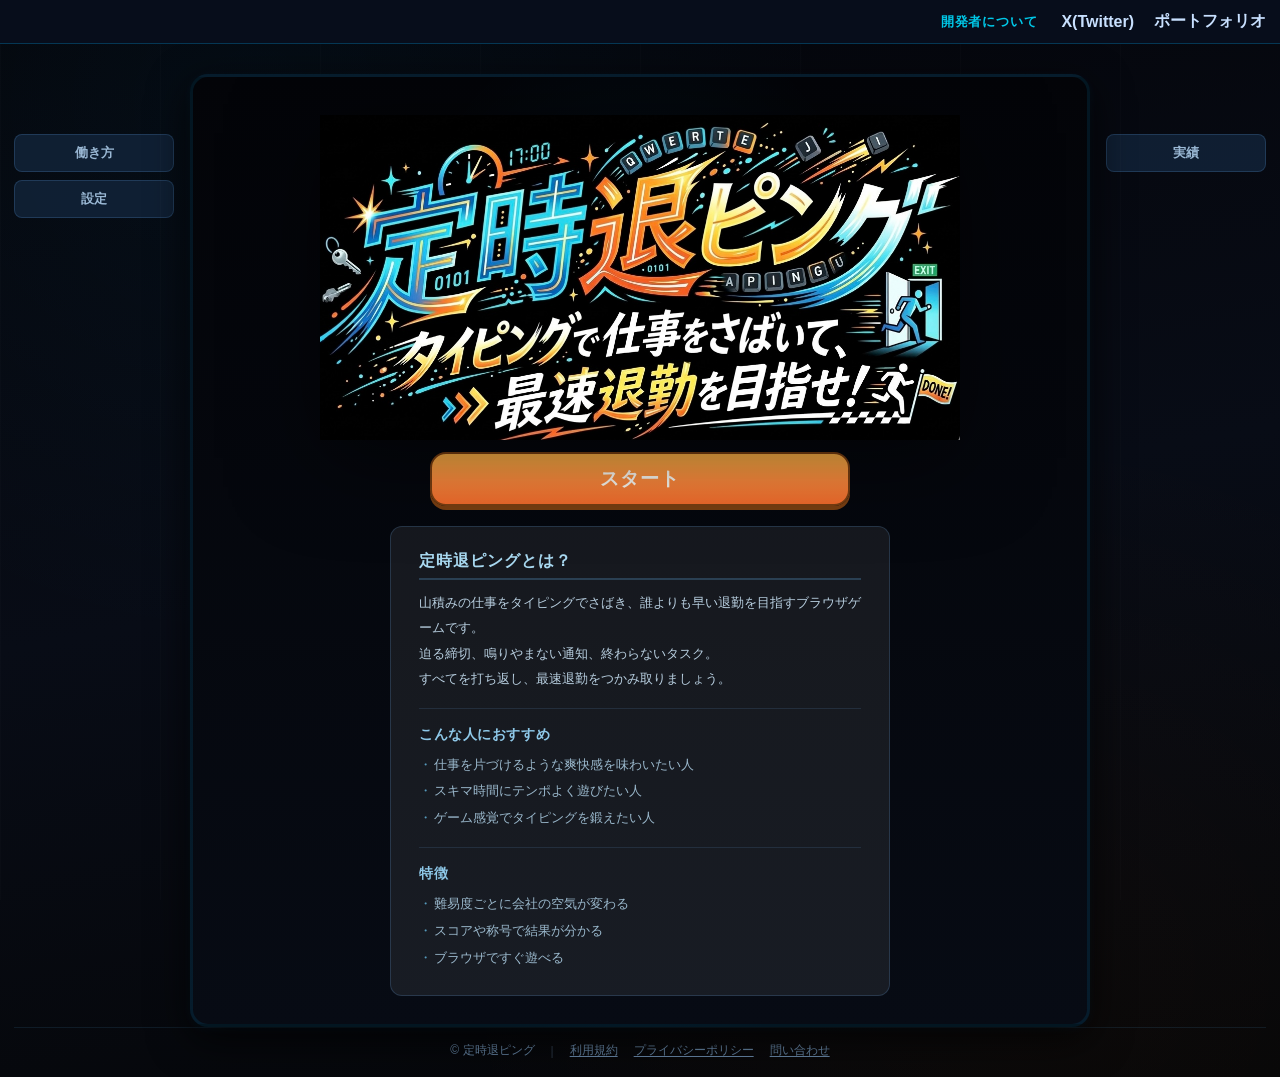
==== public/index.html @ fe1d415e "SEO: description文を「社会人の宿命、定時退社。」に変更" ====
<!DOCTYPE html>
<html lang="ja">
  <head>
    <meta charset="UTF-8" />
    <meta name="viewport" content="width=device-width, initial-scale=1.0" />
    <title>定時退ピング｜無料タイピングゲーム</title>
    <meta name="description" content="社会人の宿命、定時退社。山積みの仕事をタイピングでさばき、誰よりも早い退勤を目指す無料ブラウザゲームです。遊びながらタイピング練習もできます。" />
    <link rel="icon" type="image/png" href="/favicon.png">
    <!-- OGP -->
    <meta property="og:type" content="website" />
    <meta property="og:title" content="定時退ピング｜無料タイピングゲーム" />
    <meta property="og:description" content="社会人の宿命、定時退社。山積みの仕事をタイピングでさばき、誰よりも早い退勤を目指す無料ブラウザゲームです。遊びながらタイピング練習もできます。" />
    <meta property="og:url" content="https://teijitaiping.vercel.app" />
    <meta property="og:image" content="https://teijitaiping.vercel.app/title-logo.jpg" />
    <meta property="og:image:width" content="1277" />
    <meta property="og:image:height" content="647" />
    <meta property="og:site_name" content="定時退ピング" />
    <meta property="og:locale" content="ja_JP" />
    <!-- Twitter Card -->
    <meta name="twitter:card" content="summary_large_image" />
    <meta name="twitter:title" content="定時退ピング｜無料タイピングゲーム" />
    <meta name="twitter:description" content="社会人の宿命、定時退社。山積みの仕事をタイピングでさばき、誰よりも早い退勤を目指す無料ブラウザゲームです。遊びながらタイピング練習もできます。" />
    <meta name="twitter:image" content="https://teijitaiping.vercel.app/title-logo.jpg" />
    <!-- canonical -->
    <link rel="canonical" href="https://teijitaiping.vercel.app" />
    <!-- 構造化データ -->
    <script type="application/ld+json">
    {
      "@context": "https://schema.org",
      "@type": "VideoGame",
      "name": "定時退ピング",
      "description": "社会人の宿命、定時退社。山積みの仕事をタイピングでさばき、誰よりも早い退勤を目指す無料ブラウザゲームです。遊びながらタイピング練習もできます。",
      "url": "https://teijitaiping.vercel.app",
      "image": "https://teijitaiping.vercel.app/title-logo.jpg",
      "genre": ["タイピングゲーム", "ブラウザゲーム"],
      "applicationCategory": "Game",
      "operatingSystem": "ブラウザ",
      "inLanguage": "ja",
      "isAccessibleForFree": true,
      "offers": {
        "@type": "Offer",
        "price": "0",
        "priceCurrency": "JPY"
      }
    }
    </script>
    <link rel="stylesheet" href="./style.css" />
    <script async src="https://pagead2.googlesyndication.com/pagead/js/adsbygoogle.js?client=ca-pub-5699383223772072" crossorigin="anonymous"></script>
  </head>
  <body>

    <!-- 起床！フラッシュオーバーレイ -->
    <div id="kiso-flash" class="kiso-flash" aria-hidden="true"><span>業務開始</span></div>


    <!-- モバイル警告オーバーレイ -->
    <div id="mobile-warning" class="mobile-warning" hidden>
      <div class="mobile-warning-box">
        <p class="mobile-warning-title">PCでプレイしてください</p>
        <p class="mobile-warning-body">このゲームはキーボード入力が必要なため、PCブラウザでのプレイを推奨しています。</p>
        <button id="mobile-warning-dismiss" class="primary-button" type="button">このまま続ける</button>
      </div>
    </div>

    <!-- 設定モーダル -->
    <div id="settings-modal" class="modal-overlay" hidden>
      <div class="modal-box panel">
        <button class="modal-close" id="settings-modal-close-btn" type="button" aria-label="閉じる">✕</button>
        <h2 class="modal-title">設定</h2>
        <div class="settings-list">
          <div class="settings-row">
            <div class="settings-label">
              <span class="settings-name">サウンド</span>
              <span class="settings-desc">全ての音をオン/オフ</span>
            </div>
            <button class="settings-speaker-btn" id="master-mute-btn" type="button" data-muted="false" aria-label="ミュート切り替え">🔊</button>
          </div>
          <div class="settings-row">
            <div class="settings-label">
              <span class="settings-name">BGM音量</span>
              <span class="settings-desc">ゲーム中のBGM</span>
            </div>
            <div class="settings-slider-wrap">
              <input type="range" class="settings-slider" id="bgm-volume" min="0" max="100" value="50">
              <span class="settings-slider-val" id="bgm-volume-val">50</span>
            </div>
          </div>
          <div class="settings-row">
            <div class="settings-label">
              <span class="settings-name">タイプ音量</span>
              <span class="settings-desc">キー入力・タスク完了の効果音</span>
            </div>
            <div class="settings-slider-wrap">
              <input type="range" class="settings-slider" id="se-volume" min="0" max="100" value="100">
              <span class="settings-slider-val" id="se-volume-val">100</span>
            </div>
          </div>
          <div class="settings-row">
            <div class="settings-label">
              <span class="settings-name">入力方式</span>
              <span class="settings-desc">ローマ字入力のみ対応</span>
            </div>
            <span class="settings-badge">ローマ字</span>
          </div>
          <div class="settings-row">
            <div class="settings-label">
              <span class="settings-name">バージョン</span>
              <span class="settings-desc">定時退ピング</span>
            </div>
            <span class="settings-badge">v1.0</span>
          </div>
        </div>
        <button class="primary-button modal-ok-btn" id="settings-modal-ok-btn" type="button">閉じる</button>
      </div>
    </div>

    <!-- 実績モーダル -->
    <div id="records-modal" class="modal-overlay" hidden>
      <div class="modal-box panel">
        <button class="modal-close" id="records-modal-close-btn" type="button" aria-label="閉じる">✕</button>
        <h2 class="modal-title">実績</h2>
        <div class="records-modal-grid">
          <section>
            <h3 style="margin-bottom:8px;font-size:0.92rem;">自己ベスト</h3>
            <div id="best-records" class="best-records"></div>
          </section>
          <section>
            <h3 style="margin-bottom:8px;font-size:0.92rem;">直近の退勤</h3>
            <div id="last-result-summary" class="last-result-summary"></div>
          </section>
        </div>
        <button class="primary-button modal-ok-btn" id="records-modal-ok-btn" type="button">閉じる</button>
      </div>
    </div>

    <!-- 働き方モーダル -->
    <div id="how-to-play-modal" class="modal-overlay" hidden>
      <div class="modal-box panel">
        <button class="modal-close" id="modal-close-btn" type="button" aria-label="閉じる">✕</button>
        <h2 class="modal-title">働き方</h2>
        <ol class="how-to-list">
          <li>就職先（難易度）を選ぶ</li>
          <li><strong>Space キー</strong> を押して入室</li>
          <li>画面に表示された日本語をローマ字で <strong>キーボード入力</strong> する</li>
          <li>ゲーム内の時計は <strong>リアルタイムで進み続ける</strong></li>
          <li>すべての業務を完了したら <strong>退勤時刻</strong> が確定</li>
          <li>定時より前に退勤できれば <strong>定時退社成功！</strong></li>
        </ol>
        <div class="how-to-tips">
          <p class="label">ポイント</p>
          <ul>
            <li>タイプミスをすると <strong>時間ペナルティ</strong> が即座に加算される</li>
            <li>定時を過ぎると <strong>残業開始</strong> — 職場が重い雰囲気に変わる</li>
            <li>ブラック企業ほど時計が速く・ペナルティが大きい</li>
            <li>ランクは退勤時刻（定時との差）で決まる</li>
          </ul>
        </div>
        <button class="primary-button modal-ok-btn" id="modal-ok-btn" type="button">閉じる</button>
      </div>
    </div>

    <!-- トップバー（開発者リンク） -->
    <div class="top-bar" id="top-bar">
      <div class="top-bar-inner">
        <span class="top-bar-label">開発者について</span>
        <a href="https://x.com/naoto_dev_jp" target="_blank" rel="noreferrer">X(Twitter)</a>
        <a href="https://naoto-dev.vercel.app" target="_blank" rel="noreferrer">ポートフォリオ</a>
      </div>
    </div>

    <div class="app-shell">
      <header class="site-header">
        <div class="header-meta">
          <p class="header-clock" id="header-clock" hidden>始業 10:00 &nbsp;/&nbsp; 定時 18:00</p>
        </div>
      </header>

      <main>
        <!-- ======= タイトル画面 ======= -->
        <section id="title-screen" class="screen active">
          <div class="title-layout">

            <!-- 左サイドバー -->
            <aside class="title-sidebar title-sidebar-left">
              <button class="sidebar-nav-btn how-to-btn" type="button">働き方</button>
              <button class="sidebar-nav-btn settings-btn" type="button">設定</button>
              <div class="sidebar-ad">
                <ins class="adsbygoogle"
                     style="display:block"
                     data-ad-client="ca-pub-5699383223772072"
                     data-ad-slot="5457829168"
                     data-ad-format="auto"
                     data-full-width-responsive="true"></ins>
                <script>(adsbygoogle = window.adsbygoogle || []).push({});</script>
              </div>
            </aside>

            <!-- 中央ステージ -->
            <div class="hero-card panel office-title-stage">
              <div class="title-board">
                <div class="title-plaque">
                  <img
                    class="title-logo-image"
                    src="./title-logo.jpg"
                    alt="定時退ピング タイトルロゴ"
                  />
                </div>

                <div class="title-start-block">
                  <button id="start-button" class="primary-button stage-button title-action-button title-action-start" type="button">スタート</button>

                  <!-- モバイル用ナビボタン -->
                  <div class="title-mobile-nav">
                    <button class="sidebar-nav-btn how-to-btn" type="button">働き方</button>
                    <button class="sidebar-nav-btn settings-btn" type="button">設定</button>
                    <button class="sidebar-nav-btn records-btn" type="button">実績</button>
                  </div>

                  <!-- 説明文 -->
                  <div class="title-description">
                    <section class="desc-section">
                      <h2 class="desc-heading">定時退ピングとは？</h2>
                      <p class="desc-body">山積みの仕事をタイピングでさばき、誰よりも早い退勤を目指すブラウザゲームです。<br>迫る締切、鳴りやまない通知、終わらないタスク。<br>すべてを打ち返し、最速退勤をつかみ取りましょう。</p>
                    </section>
                    <hr class="desc-divider">
                    <section class="desc-section">
                      <h3 class="desc-subheading">こんな人におすすめ</h3>
                      <ul class="desc-list">
                        <li>仕事を片づけるような爽快感を味わいたい人</li>
                        <li>スキマ時間にテンポよく遊びたい人</li>
                        <li>ゲーム感覚でタイピングを鍛えたい人</li>
                      </ul>
                    </section>
                    <hr class="desc-divider">
                    <section class="desc-section desc-section--last">
                      <h3 class="desc-subheading">特徴</h3>
                      <ul class="desc-list">
                        <li>難易度ごとに会社の空気が変わる</li>
                        <li>スコアや称号で結果が分かる</li>
                        <li>ブラウザですぐ遊べる</li>
                      </ul>
                    </section>
                  </div>
                </div>
              </div>
            </div>

            <!-- 右サイドバー -->
            <aside class="title-sidebar title-sidebar-right">
              <button class="sidebar-nav-btn records-btn" type="button">実績</button>
              <div class="sidebar-ad">
                <ins class="adsbygoogle"
                     style="display:block"
                     data-ad-client="ca-pub-5699383223772072"
                     data-ad-slot="5457829168"
                     data-ad-format="auto"
                     data-full-width-responsive="true"></ins>
                <script>(adsbygoogle = window.adsbygoogle || []).push({});</script>
              </div>
            </aside>

          </div>
        </section>

        <!-- ======= 難易度選択画面 ======= -->
        <section id="difficulty-screen" class="screen">
          <div class="ready-layout">
            <div class="ready-panel panel">
              <h2 class="ready-title" style="white-space:nowrap;">就職先を選んでください</h2>
              <div class="ready-diff-grid">
                <button class="ready-diff-card ready-diff-white selected" data-difficulty="white" type="button">
                  <div class="ready-diff-icon">
                    <img src="./assets/images/white-company.png" alt="ホワイト企業" class="diff-icon-img" />
                  </div>
                  <div class="ready-diff-text">
                    <span class="ready-diff-name">ホワイト企業</span>
                    <span class="ready-diff-desc">業務量：少</span>
                    <span class="ready-diff-desc">始業 10:00 / 定時 18:00</span>
                    <span class="ready-diff-rate">タイムプレッシャー：低</span>
                  </div>
                </button>
                <button class="ready-diff-card ready-diff-normal" data-difficulty="normal" type="button">
                  <div class="ready-diff-icon">
                    <img src="./assets/images/normal-company.png" alt="ふつうの企業" class="diff-icon-img" />
                  </div>
                  <div class="ready-diff-text">
                    <span class="ready-diff-name">ふつうの企業</span>
                    <span class="ready-diff-desc">業務量：中</span>
                    <span class="ready-diff-desc">始業 09:00 / 定時 19:00</span>
                    <span class="ready-diff-rate">タイムプレッシャー：中</span>
                  </div>
                </button>
                <button class="ready-diff-card ready-diff-black" data-difficulty="black" type="button">
                  <div class="ready-diff-icon">
                    <img src="./assets/images/black-company.png" alt="ブラック企業" class="diff-icon-img" />
                  </div>
                  <div class="ready-diff-text">
                    <span class="ready-diff-name">ブラック企業</span>
                    <span class="ready-diff-desc">業務量：多</span>
                    <span class="ready-diff-desc">始業 07:00 / 定時 23:00</span>
                    <span class="ready-diff-rate">タイムプレッシャー：高</span>
                  </div>
                </button>
              </div>
              <button id="diff-back-btn" class="ghost-button diff-back-btn" type="button" style="margin-top:14px;">← 就活をやめる</button>
            </div>
          </div>
        </section>

        <!-- ======= 準備画面 ======= -->
        <section id="ready-screen" class="screen">
          <div class="ready-layout">
            <div class="ready-panel panel">
              <button class="screen-mute-btn" type="button" data-muted="false" aria-label="ミュート切り替え">🔊</button>
              <h2 class="ready-title" id="ready-title">準備はいいですか？</h2>
              <p class="ready-difficulty" id="ready-difficulty-name">ホワイト企業</p>
              <p class="ready-space-hint" id="ready-start-btn">▶ Space キーを押して入室</p>
              <button id="ready-back-btn" class="ghost-button" type="button" style="margin-top:16px;">← 会社を選び直す</button>
            </div>
          </div>
        </section>

        <!-- ======= ゲーム画面 ======= -->
        <section id="game-screen" class="screen">
          <div class="screen-frame">
            <button class="screen-mute-btn" type="button" data-muted="false" aria-label="ミュート切り替え">🔊</button>
            <div class="frame-main game-main-grid">
              <!-- ステータスバー（コンパクト） -->
              <div class="status-grid">
                <article class="stat-panel" id="main-time-panel">
                  <svg class="timer-gauge-svg" viewBox="0 0 120 120" aria-hidden="true">
                    <circle class="timer-gauge-track" cx="60" cy="60" r="48"/>
                    <circle class="timer-gauge-arc" id="timer-gauge-arc" cx="60" cy="60" r="48"/>
                    <circle class="timer-gauge-center" cx="60" cy="60" r="6"/>
                  </svg>
                  <span class="stat-label">現在時刻</span>
                  <div class="main-time-row">
                    <strong id="current-time" class="main-time-value">--:--</strong>
                    <span id="penalty-float" class="penalty-float" aria-hidden="true"></span>
                  </div>
                  <div class="sub-time-row">
                    <span class="sub-time-label">定時まで</span>
                    <strong id="time-left" class="sub-time-value">9時間00分</strong>
                  </div>
                </article>
              </div>

              <!-- プログレスバー -->
              <div class="progress-section">
                <div class="progress-label-row">
                  <span class="progress-label-left">進捗率</span>
                  <span class="progress-label-right" id="progress-info">0 / 0 TASKS</span>
                </div>
                <div class="progress-bar-wrap">
                  <div class="progress-bar">
                    <div id="progress-fill" class="progress-fill">
                      <span id="progress-pct" class="progress-pct"></span>
                    </div>
                  </div>
                </div>
              </div>

              <!-- タスク・タイピングエリア -->
              <section class="panel task-panel">
                <div class="task-header">
                  <span id="task-name" class="task-name">-</span>
                </div>

                <div class="sentence-panel">
                  <p id="prompt-japanese" class="prompt-japanese">-</p>
                </div>

                <div id="typing-preview" class="typing-preview"></div>
                <input
                  id="game-ime-input"
                  class="game-ime-input"
                  type="text"
                  inputmode="text"
                  autocomplete="off"
                  autocapitalize="off"
                  autocorrect="off"
                  spellcheck="false"
                  aria-label="ゲーム入力用"
                >
              </section>

              <!-- ゲーム操作ボタン -->
              <div class="game-nav-row">
                <button id="game-change-diff-btn" class="ghost-button game-nav-btn" type="button">← 転職する</button>
                <button id="game-retry-btn" class="ghost-button game-nav-btn" type="button">↺ 仕切り直す</button>
              </div>

              <!-- メトリクス（非表示・JS参照用） -->
              <div hidden>
                <strong id="cps-value"></strong>
                <strong id="accuracy-value"></strong>
                <strong id="miss-value"></strong>
              </div>
            </div>

          </div>
        </section>

        <!-- ======= 結果画面 ======= -->
        <section id="result-screen" class="screen">
          <div class="screen-frame">
            <div class="frame-main">
              <div class="result-hero panel" id="result-hero">
                <button id="hero-share-btn" class="hero-share-btn" type="button">𝕏 シェア</button>
                <p class="result-hero-label">退勤レポート</p>
                <div class="result-hero-badges">
                  <span class="difficulty-chip" id="result-difficulty-chip">ホワイト企業</span>
                  <span class="result-record-badge" id="result-record-badge" hidden></span>
                </div>
                <h2 id="result-leave-time">17:30</h2>
                <p id="result-status" class="result-status">定時退社成功</p>
                <div class="result-rank-row">
                  <p id="result-rank" class="result-rank">SSS</p>
                  <p id="result-title" class="result-title">定時の守護神</p>
                </div>
                <div class="result-hero-actions">
                  <button id="retry-button" class="result-hero-action-btn result-hero-action-primary" type="button">今の会社で再挑戦</button>
                  <button id="change-difficulty-btn" class="result-hero-action-btn result-hero-action-secondary" type="button">転職する</button>
                  <button id="back-button" class="result-hero-action-btn result-hero-action-ghost" type="button">退社する</button>
                </div>
              </div>

              <div class="result-grid">
                <section class="panel result-stats">
                  <p class="result-section-title">今日の勤務評価</p>
                  <div class="result-row">
                    <span>タイプ速度</span>
                    <strong id="result-cps">-</strong>
                  </div>
                  <div class="result-row">
                    <span>正確率</span>
                    <strong id="result-accuracy">0%</strong>
                  </div>
                  <div class="result-row">
                    <span>ミス数</span>
                    <strong id="result-misses">0</strong>
                  </div>
                  <div class="result-row">
                    <span>難易度</span>
                    <strong id="result-difficulty">-</strong>
                  </div>
                  <div class="result-row">
                    <span>自己ベスト</span>
                    <strong id="result-best">-</strong>
                  </div>
                </section>

                <section class="panel result-actions">
                  <p class="result-section-title">評価基準</p>
                  <div class="rank-table-inner" id="rank-table-inner"></div>
                </section>
              </div>
            </div>
          </div>

          <!-- 結果画面 広告スロット -->
          <div class="ad-slot" id="result-ad-slot">
            <ins class="adsbygoogle"
                 style="display:block"
                 data-ad-client="ca-pub-5699383223772072"
                 data-ad-slot="2011073594"
                 data-ad-format="auto"
                 data-full-width-responsive="true"></ins>
            <script>(adsbygoogle = window.adsbygoogle || []).push({});</script>
          </div>
        </section>
      </main>

      <!-- マイルストーンフラッシュ -->
      <div id="milestone-flash" class="milestone-flash"></div>

      <!-- 集計演出オーバーレイ -->
      <div id="tally-overlay" class="tally-overlay">
        <div class="tally-content">
          <div class="tally-dots">
            <span></span><span></span><span></span>
          </div>
          <p class="tally-main-text" id="tally-main-text">退勤処理中...</p>
        </div>
      </div>

      <!-- サイトフッター（ゲーム中は非表示） -->
      <footer id="site-footer" class="site-footer">
        <span>© 定時退ピング</span>
        <span class="footer-sep">|</span>
        <a href="https://naoto-dev.vercel.app/teijitaiping/terms" target="_blank" rel="noreferrer">利用規約</a>
        <a href="https://naoto-dev.vercel.app/teijitaiping/privacy" target="_blank" rel="noreferrer">プライバシーポリシー</a>
        <a href="https://naoto-dev.vercel.app/#contact" target="_blank" rel="noreferrer">問い合わせ</a>
      </footer>
    </div>


<script>
      window.va =
        window.va ||
        function () {
          (window.vaq = window.vaq || []).push(arguments);
        };
    </script>
    <script defer src="/_vercel/insights/script.js"></script>
    <script src="./script.js"></script>
  </body>
</html>
---- public/style.css ----
/* ===========================
   CSS変数
=========================== */
:root {
  --bg-page: #06070d;
  --paper: #12161f;
  --paper-mid: #0e1118;
  --paper-warm: #0a0d14;
  --line: rgba(80, 160, 220, 0.12);
  --text: #e8eeff;
  --muted: #6888a8;
  --accent: #ff8c20;
  --accent-strong: #ff5500;
  --green: #00c870;
  --blue: #2060c0;
  --cyan: #00c8e8;
  --warn: #ffd040;
  --panel-shadow: 0 12px 40px rgba(0, 0, 0, 0.75), 0 2px 8px rgba(0, 160, 240, 0.07);
  --r-xl: 26px;
  --r-lg: 18px;
  --r-md: 12px;
}

/* ===========================
   リセット・ベース
=========================== */
* { box-sizing: border-box; }

html {
  overflow-x: hidden;
}

body {
  margin: 0;
  display: flex;
  flex-direction: column;
  min-height: 100dvh;
  overflow-x: hidden;
  font-family: "Hiragino Sans", "Yu Gothic UI", "Meiryo", sans-serif;
  color: var(--text);
  background:
    radial-gradient(ellipse at 20% 10%, rgba(0, 180, 255, 0.04), transparent 40%),
    radial-gradient(ellipse at 80% 90%, rgba(255, 120, 0, 0.03), transparent 40%),
    linear-gradient(170deg, #04050a 0%, #080c16 50%, #050608 100%);
}

body::before {
  content: "";
  position: fixed;
  inset: 0;
  background: repeating-linear-gradient(
    90deg,
    rgba(255,255,255,0.015) 0, rgba(255,255,255,0.015) 1px,
    transparent 1px, transparent 160px
  );
  pointer-events: none;
}

h1, h2, h3, p { margin-top: 0; }

/* ===========================
   シェル・ヘッダー
=========================== */
.app-shell {
  flex: 1;
  display: flex;
  flex-direction: column;
  width: min(1360px, calc(100% - 28px));
  margin: 0 auto;
  padding: 14px 0 0;
}

.app-shell > main {
  flex: 1;
  display: flex;
  flex-direction: column;
}


/* ===========================
   トップバー
=========================== */
.top-bar {
  position: sticky;
  top: 0;
  z-index: 100;
  width: 100%;
  background: rgba(8, 14, 28, 0.97);
  border-bottom: 1px solid rgba(0, 180, 255, 0.25);
}

.top-bar-inner {
  display: flex;
  align-items: center;
  justify-content: flex-end;
  gap: 20px;
  width: min(1360px, calc(100% - 28px));
  margin: 0 auto;
  padding: 11px 0;
  font-size: 1rem;
  color: #8aaac8;
}

.top-bar-label {
  margin-right: 4px;
  font-size: 0.82rem;
  font-weight: 700;
  letter-spacing: 0.06em;
  color: #00c8e8;
}

.top-bar a {
  color: #c8e0ff;
  font-size: 1rem;
  font-weight: 700;
  text-decoration: none;
  transition: color 120ms;
}

.top-bar a:hover {
  color: #ffffff;
}

/* ===========================
   サイトフッター・広告スロット
=========================== */
.site-footer {
  display: flex;
  justify-content: center;
  align-items: center;
  gap: 16px;
  padding: 14px 0 18px;
  border-top: 1px solid var(--line);
  font-size: 0.75rem;
  color: var(--muted);
  margin-top: auto;
}

.site-footer a {
  color: var(--muted);
  text-decoration: underline;
  text-underline-offset: 2px;
  transition: color 120ms;
}

.site-footer a:hover {
  color: var(--text);
}

.footer-sep {
  opacity: 0.3;
}

.ad-slot {
  width: min(960px, calc(100vw - 28px));
  margin: 16px auto 0;
}

.site-header {
  display: flex;
  align-items: flex-end;
  justify-content: space-between;
  gap: 14px;
  margin-bottom: 16px;
  color: #e8f0ff;
}

.header-meta { display: grid; gap: 3px; }

.eyebrow {
  margin: 0;
  font-size: 10px;
  font-weight: 900;
  letter-spacing: 0.18em;
  text-transform: uppercase;
  color: #00c0d8;
}

.header-clock {
  margin: 0;
  font-size: 0.9rem;
  font-weight: 700;
  color: #ffd040;
}

h1 {
  margin: 0;
  font-size: clamp(1.8rem, 4vw, 3.4rem);
  line-height: 1;
  color: #ffffff;
  text-shadow: 0 2px 12px rgba(0,0,0,0.5);
}

.title-accent {
  color: var(--accent);
}

.lead {
  margin: 0;
  color: #7090b0;
  font-size: 0.9rem;
  line-height: 1.7;
  text-align: right;
}

/* ===========================
   画面制御
=========================== */
.screen { display: none; }
.screen.active { display: block; }

/* ゲーム画面はフレックスチェーンで高さを継承 */
#game-screen.active {
  flex: 1;
  display: flex;
  flex-direction: column;
}
#game-screen .screen-frame {
  position: relative;
  flex: 1;
  display: flex;
  flex-direction: column;
}

/* ===========================
   パネル共通
=========================== */
.panel {
  border: 2px solid rgba(80, 160, 220, 0.16);
  border-radius: var(--r-lg);
  background: linear-gradient(180deg, #161b28 0%, #10141e 100%);
  box-shadow: var(--panel-shadow);
}

/* ===========================
   ラベル・バッジ系
=========================== */
.label {
  display: block;
  margin: 0 0 4px;
  font-size: 10px;
  font-weight: 900;
  letter-spacing: 0.16em;
  text-transform: uppercase;
  color: var(--accent);
}

.badge {
  display: inline-flex;
  padding: 5px 11px;
  border-radius: 999px;
  background: rgba(255, 240, 200, 0.9);
  border: 1.5px solid rgba(140, 53, 32, 0.28);
  font-size: 10px;
  font-weight: 900;
  letter-spacing: 0.14em;
  text-transform: uppercase;
  color: var(--accent);
}

.task-kicker {
  margin: 0 0 2px;
  font-size: 11px;
  font-weight: 900;
  letter-spacing: 0.14em;
  text-transform: uppercase;
  color: var(--muted);
}

.mini-note {
  color: var(--muted);
  font-size: 0.82rem;
  line-height: 1.4;
}

/* ===========================
   3カラムレイアウト
=========================== */
.title-layout {
  display: flex;
  justify-content: center;
  align-items: start;
  gap: 16px;
}

/* ===========================
   タイトルサイドバー
=========================== */
.title-sidebar {
  width: 160px;
  flex-shrink: 0;
  display: flex;
  flex-direction: column;
  gap: 8px;
  padding-top: 60px;
}

.sidebar-nav-btn {
  width: 100%;
  padding: 9px 12px;
  border-radius: 8px;
  font: inherit;
  font-size: 0.82rem;
  font-weight: 600;
  cursor: pointer;
  text-align: center;
  background: rgba(20, 40, 64, 0.7);
  border: 1px solid rgba(80, 140, 200, 0.25);
  color: #9ab8d4;
  transition: background 120ms, color 120ms, border-color 120ms;
}

.sidebar-nav-btn:hover {
  background: rgba(30, 58, 88, 0.9);
  color: #d0e8ff;
  border-color: rgba(100, 160, 220, 0.5);
}
.sidebar-nav-btn:active { transform: translateY(1px); }

.sidebar-ad {
  margin-top: 16px;
}

/* ===========================
   説明文カード
=========================== */
.title-description {
  margin-top: 20px;
  text-align: left;
  background: rgba(255, 255, 255, 0.07);
  border: 1px solid rgba(100, 160, 220, 0.22);
  border-radius: 12px;
  padding: 24px 28px;
  width: 88%;
  max-width: 500px;
  margin-left: auto;
  margin-right: auto;
}

.desc-section {
  margin-bottom: 0;
}

.desc-section--last {
  margin-bottom: 0;
}

.desc-divider {
  border: none;
  border-top: 1px solid rgba(100, 160, 220, 0.15);
  margin: 16px 0;
}

.desc-heading {
  font-size: 1.0rem;
  font-weight: 900;
  color: #a8d8f0;
  letter-spacing: 0.06em;
  margin: 0 0 10px;
  padding-bottom: 6px;
  border-bottom: 2px solid rgba(100, 180, 240, 0.25);
}

.desc-body {
  font-size: 0.84rem;
  line-height: 1.9;
  color: #b8cfe0;
  margin: 0;
}

.desc-subheading {
  font-size: 0.88rem;
  font-weight: 800;
  color: #8ec8e8;
  margin: 0 0 8px;
  letter-spacing: 0.04em;
}

.desc-list {
  margin: 0;
  padding-left: 0;
  list-style: none;
  font-size: 0.83rem;
  line-height: 2.0;
  color: #9ab8cc;
}

.desc-list li::before {
  content: "・";
  color: #5599bb;
  margin-right: 2px;
}

/* モバイル用ナビはデスクトップで非表示 */
.title-mobile-nav {
  display: none;
}

@media (max-width: 900px) {
  .title-sidebar { display: none; }

  .title-mobile-nav {
    display: flex;
    gap: 8px;
    justify-content: center;
    margin-top: 16px;
    flex-wrap: wrap;
  }

  .title-mobile-nav .sidebar-nav-btn {
    width: auto;
    flex: 1;
    min-width: 80px;
    max-width: 140px;
    font-size: 0.82rem;
  }

  .title-description {
    width: 90%;
  }
}

.screen-frame {
  width: min(960px, calc(100vw - 28px));
  margin: 0 auto;
}

.side-rail,
.frame-rail {
  display: grid;
  gap: 12px;
  align-content: start;
}

/* ===========================
   レールカード
=========================== */
.rail-card,
.compact-card {
  padding: 12px;
}

.rail-card h3 {
  margin-bottom: 8px;
  font-size: 0.92rem;
  color: var(--text);
}

.rail-menu,
.best-records,
.last-result-summary,
.link-list {
  display: grid;
  gap: 7px;
}

.rail-button {
  min-height: 40px;
  border: 2px solid rgba(80, 140, 200, 0.2);
  border-radius: 10px;
  background: linear-gradient(180deg, #1e2838 0%, #141e2c 100%);
  color: #a0b8d8;
  font: inherit;
  font-size: 0.88rem;
  font-weight: 800;
  cursor: pointer;
  transition: transform 100ms, filter 100ms;
}

.rail-button:hover {
  transform: translateY(-1px);
  filter: brightness(1.05);
}

.promo-card {
  background: linear-gradient(180deg, #14182a 0%, #0e1220 100%);
}

.promo-link {
  display: block;
  margin-bottom: 4px;
  color: var(--accent-strong);
  text-decoration: none;
  font-weight: 900;
  font-size: 1.02rem;
}

.promo-card p,
.link-list a {
  color: var(--muted);
  font-size: 0.85rem;
  text-decoration: none;
}

.link-list a:hover { color: var(--accent); }

.best-record-card {
  padding: 8px 10px;
  border: 2px dashed rgba(0, 160, 220, 0.18);
  border-radius: 10px;
  background: rgba(0, 15, 40, 0.4);
  font-size: 0.84rem;
  color: var(--muted);
}

.best-record-card p { margin-bottom: 2px; }

.summary-emphasis {
  color: var(--accent);
  font-size: 1.1rem;
  font-weight: 900;
}

/* ===========================
   タイトル中央ステージ
=========================== */
.office-title-stage {
  position: relative;
  flex: 1;
  min-width: 0;
  max-width: min(960px, calc(100vw - 28px));
  min-height: clamp(520px, 44vw, 620px);
  padding: clamp(24px, 3vw, 40px) clamp(20px, 3vw, 36px) 28px;
  overflow: hidden;
  display: flex;
  align-items: center;
  justify-content: center;
  border-width: 3px;
  border-color: rgba(0, 180, 255, 0.1);
  background:
    radial-gradient(circle at 50% 16%, rgba(0, 180, 255, 0.05), transparent 24%),
    linear-gradient(180deg, #030408 0%, #070b14 100%);
}

.office-title-stage::before {
  display: none;
}

.office-title-stage::after {
  display: none;
}


/* ===========================
   タイトルボード
=========================== */
.title-board {
  position: relative;
  z-index: 4;
  width: min(100%, 980px);
  margin: 0 auto;
  text-align: center;
}

.title-plaque {
  padding: 0;
}

.title-logo-image {
  display: block;
  width: min(80%, 640px);
  max-width: 640px;
  height: auto;
  margin: 0 auto;
  object-fit: contain;
  filter: drop-shadow(0 18px 44px rgba(0, 0, 0, 0.52));
}

.game-title-text {
  margin: 10px 0 8px;
  font-size: clamp(2.6rem, 5.8vw, 4.4rem);
  line-height: 1;
  font-weight: 900;
  letter-spacing: 0.04em;
  color: #e8eeff;
  text-shadow:
    0 2px 0 rgba(255,255,255,0.4),
    0 4px 16px rgba(80, 30, 10, 0.2),
    2px 2px 0 rgba(150, 80, 40, 0.15);
}

.title-subcopy {
  margin: 0;
  color: #7090b0;
  font-size: 0.95rem;
  font-weight: 700;
  text-shadow: 0 1px 2px rgba(255,255,255,0.3);
}

.diff-label {
  margin-bottom: 8px;
}

.portal-card {
  margin-top: 8px;
  padding: 10px 12px 12px;
  background: rgba(14, 18, 30, 0.88);
  backdrop-filter: blur(6px);
  border: 2px solid rgba(0, 180, 240, 0.15);
  border-radius: var(--r-lg);
}

.difficulty-grid {
  display: flex;
  justify-content: center;
  flex-wrap: wrap;
  gap: 7px;
  margin-bottom: 2px;
}

.difficulty-card {
  min-width: 118px;
  padding: 8px 10px;
  border: 2px solid rgba(80, 140, 200, 0.2);
  border-radius: 999px;
  background: rgba(20, 26, 42, 0.85);
  color: #b0c8e8;
  cursor: pointer;
  text-align: center;
  transition: transform 120ms, border-color 120ms, background 120ms, box-shadow 120ms;
}

.difficulty-card:hover,
.difficulty-card.selected {
  transform: translateY(-2px);
  border-color: rgba(0, 200, 240, 0.55);
  background: rgba(0, 25, 55, 0.85);
  box-shadow: 0 4px 12px rgba(0, 180, 240, 0.2);
}

.difficulty-name,
.difficulty-desc,
.difficulty-rate { display: block; }

.difficulty-name {
  font-size: 0.86rem;
  font-weight: 900;
  margin-bottom: 2px;
}

.difficulty-desc {
  font-size: 0.7rem;
  color: var(--muted);
}

.difficulty-rate {
  font-size: 0.66rem;
  font-weight: 800;
  color: var(--accent);
  margin-top: 4px;
}

.title-actions {
  display: grid;
  gap: 10px;
  width: min(280px, 100%);
  margin: 14px auto 0;
}

/* ===========================
   ボタン
=========================== */
.primary-button,
.secondary-button,
.ghost-button {
  width: 100%;
  min-height: 50px;
  border-radius: 16px;
  font: inherit;
  font-size: 1rem;
  font-weight: 900;
  cursor: pointer;
  transition: transform 100ms, filter 100ms, box-shadow 100ms;
  letter-spacing: 0.04em;
}

.primary-button {
  border: 2px solid #c04010;
  background: linear-gradient(180deg, #e06020 0%, #b04010 100%);
  color: #ffffff;
  box-shadow: 0 4px 0 #702008;
}

.secondary-button {
  border: 2px solid #0070a0;
  background: linear-gradient(180deg, #0090c0 0%, #005880 100%);
  color: #e0f8ff;
  box-shadow: 0 4px 0 #003050;
}

.ghost-button {
  border: 2px solid rgba(80, 140, 200, 0.28);
  background: linear-gradient(180deg, #1e2a38 0%, #141e2c 100%);
  color: #90b0d0;
  box-shadow: 0 4px 0 #080e18;
}

.primary-button:hover,
.secondary-button:hover,
.ghost-button:hover {
  transform: translateY(-2px);
  filter: brightness(1.08);
  box-shadow: 0 6px 0 rgba(0,0,0,0.4);
}

.primary-button:active,
.secondary-button:active,
.ghost-button:active {
  transform: translateY(1px);
  box-shadow: 0 2px 0 rgba(0,0,0,0.4);
}

.game-nav-row {
  display: flex;
  gap: 10px;
  justify-content: space-between;
}

.game-nav-btn {
  flex: 1;
  width: auto;
  min-height: 34px;
  padding: 6px 12px;
  font-size: 0.85rem;
}

.stage-button {
  font-size: 1.2rem;
  min-height: 54px;
}

.stage-sub-button { min-height: 46px; }


/* ===========================
   準備画面
=========================== */
.ready-layout {
  display: flex;
  align-items: center;
  justify-content: center;
  width: min(960px, calc(100vw - 28px));
  margin: 0 auto;
  min-height: 560px;
  padding: 16px;
  box-sizing: border-box;
}

.ready-panel {
  position: relative;
  width: min(560px, 100%);
  padding: 14px 32px 28px;
  text-align: center;
}

.ready-title {
  margin: 8px 0 6px;
  font-size: clamp(1.4rem, 3.2vw, 2rem);
  font-weight: 900;
  color: var(--text);
}

.ready-difficulty {
  margin: 0 0 16px;
  font-size: 1.3rem;
  font-weight: 900;
  color: var(--accent);
}

.ready-difficulty[data-difficulty="white"] { color: #80e8ff; }
.ready-difficulty[data-difficulty="normal"] { color: #ffd890; }
.ready-difficulty[data-difficulty="black"]  { color: #ffb8a8; }

.ready-hint {
  margin: 0 0 20px;
  font-size: 0.95rem;
  color: var(--muted);
  font-weight: 700;
}

.ready-space-hint {
  margin: 16px 0 8px;
  font-size: 1.15rem;
  font-weight: 900;
  color: var(--cyan);
  letter-spacing: 0.04em;
  animation: pulse-hint 2s ease-in-out infinite;
  cursor: pointer;
}

@keyframes pulse-hint {
  0%, 100% { opacity: 1; }
  50%       { opacity: 0.55; }
}

/* ===========================
   難易度選択画面（ready screen）
=========================== */
.ready-diff-grid {
  display: flex;
  flex-direction: column;
  gap: 6px;
  margin: 6px 0 6px;
  width: 100%;
}

.ready-diff-card {
  display: flex;
  flex-direction: row;
  align-items: center;
  gap: 16px;
  padding: 12px 16px;
  border: 2px solid transparent;
  border-radius: 14px;
  cursor: pointer;
  text-align: left;
  transition: transform 150ms, box-shadow 150ms, border-color 150ms, background 150ms;
  width: 100%;
}

.ready-diff-card:hover {
  transform: translateY(-3px);
}

.ready-diff-card.selected {
  transform: translateY(-3px);
}

/* ホワイト企業：シアン系 */
.ready-diff-white {
  background: linear-gradient(135deg, #0a2030 0%, #112e44 100%);
  border-color: rgba(0, 200, 240, 0.5);
  color: #80e8ff;
}
.ready-diff-white:hover { background: linear-gradient(135deg, #0d2838 0%, #153650 100%); }
.ready-diff-white.selected { border-color: #00c8e8; box-shadow: 0 0 20px rgba(0,200,240,0.25), 0 6px 16px rgba(0,0,0,0.3); }

/* ふつうの企業：オレンジ・アンバー系（存在感強化） */
.ready-diff-normal {
  background: linear-gradient(135deg, #281a08 0%, #362210 100%);
  border-color: rgba(255, 160, 40, 0.6);
  color: #ffd890;
}
.ready-diff-normal:hover { background: linear-gradient(135deg, #301e0a 0%, #3e2a14 100%); }
.ready-diff-normal.selected { border-color: #ffaa30; box-shadow: 0 0 20px rgba(255,160,40,0.28), 0 6px 16px rgba(0,0,0,0.3); }

/* ブラック企業：深い赤・ダーク */
.ready-diff-black {
  background: linear-gradient(135deg, #1a0808 0%, #260c0c 100%);
  border-color: rgba(220, 60, 40, 0.55);
  color: #ffb8a8;
}
.ready-diff-black:hover { background: linear-gradient(135deg, #1e0a0a 0%, #2c0e0e 100%); }
.ready-diff-black.selected { border-color: #e04030; box-shadow: 0 0 20px rgba(220,60,40,0.3), 0 6px 16px rgba(0,0,0,0.3); }

.ready-diff-icon {
  flex-shrink: 0;
  width: 86px;
  height: 86px;
  display: flex;
  align-items: center;
  justify-content: center;
  border-radius: 10px;
  overflow: hidden;
  background: transparent;
}

.diff-icon-img {
  width: 100%;
  height: 100%;
  object-fit: cover;
  border-radius: 8px;
  display: block;
  mix-blend-mode: screen;
  transition: transform 150ms, filter 150ms;
}

.ready-diff-card:hover .diff-icon-img,
.ready-diff-card.selected .diff-icon-img {
  transform: scale(1.08);
}

.ready-diff-white .diff-icon-img {
  filter: drop-shadow(0 0 10px rgba(0, 200, 240, 0.7)) brightness(1.1);
}
.ready-diff-white:hover .diff-icon-img,
.ready-diff-white.selected .diff-icon-img {
  filter: drop-shadow(0 0 18px rgba(0, 200, 240, 1.0)) brightness(1.2);
}

.ready-diff-normal .diff-icon-img {
  filter: drop-shadow(0 0 10px rgba(255, 160, 40, 0.8)) brightness(1.15) contrast(1.1);
}
.ready-diff-normal:hover .diff-icon-img,
.ready-diff-normal.selected .diff-icon-img {
  filter: drop-shadow(0 0 18px rgba(255, 160, 40, 1.0)) brightness(1.25) contrast(1.1);
}

.ready-diff-black .diff-icon-img {
  filter: drop-shadow(0 0 10px rgba(220, 60, 40, 0.7)) brightness(1.1) contrast(1.25);
}
.ready-diff-black:hover .diff-icon-img,
.ready-diff-black.selected .diff-icon-img {
  filter: drop-shadow(0 0 18px rgba(220, 60, 40, 1.0)) brightness(1.2) contrast(1.3);
}

@media (max-width: 600px) {
  .ready-diff-icon {
    width: 64px;
    height: 64px;
  }
}

.ready-diff-text {
  display: flex;
  flex-direction: column;
  gap: 3px;
  flex: 1;
  text-align: center;
  align-items: center;
}

.ready-diff-name {
  font-size: 1.18rem;
  font-weight: 900;
  letter-spacing: 0.03em;
}

.ready-diff-desc {
  font-size: 0.78rem;
  opacity: 0.82;
  line-height: 1.5;
}

.ready-diff-rate {
  font-size: 0.74rem;
  font-weight: 800;
  margin-top: 4px;
  opacity: 0.9;
}

.diff-back-btn {
  font-size: 0.9rem;
  color: #7090b0;
  border-color: rgba(80, 140, 200, 0.2);
  min-height: 40px;
}
.diff-back-btn:hover {
  color: #a0c8e8;
  border-color: rgba(80, 140, 200, 0.45);
}

.ready-selected-label {
  margin: 0 0 12px;
  font-size: 0.9rem;
  font-weight: 700;
  color: var(--accent);
}

/* ゲーム画面 ナビゲーションボタン行 */
.game-nav-row {
  display: grid;
  grid-template-columns: 1fr 1fr;
  gap: 6px;
  margin-bottom: 4px;
}

.game-nav-btn {
  width: 100%;
  font-size: 1.5rem;
  font-weight: 500;
  color: #3a5468;
  padding: 5px 10px;
  border-radius: 7px;
  border-color: rgba(255,255,255,0.06);
}

.game-nav-btn:hover {
  color: #7aA8c8;
}

/* タイトル画面スタートブロック */
.title-start-block {
  display: flex;
  flex-direction: column;
  align-items: center;
  gap: 0;
  margin-top: 12px;
}

.title-action-button {
  width: 75%;
  max-width: 420px;
}

.title-sub-buttons {
  display: none;
}

.title-action-start {
  border-color: #7a3f12;
  background: linear-gradient(180deg, #ffb347 0%, #ff8a3d 55%, #f36b2c 100%);
  color: #fffdf6;
  box-shadow: 0 4px 0 #7a3f12;
}

.title-action-howto {
  border-color: #1e3a52;
  background: linear-gradient(180deg, #3d6585 0%, #274a64 100%);
  color: #ddeeff;
  box-shadow: 0 4px 0 #132436;
}

.title-action-settings {
  border-color: #2a3636;
  background: linear-gradient(180deg, #485858 0%, #303e3e 100%);
  color: #d8e8e8;
  box-shadow: 0 4px 0 #161e1e;
}

.title-action-records {
  border-color: #3a2448;
  background: linear-gradient(180deg, #624878 0%, #422e56 100%);
  color: #e8d8f8;
  box-shadow: 0 4px 0 #221433;
}

/* ===========================
   ゲーム画面・結果画面 共通フレーム
=========================== */
.frame-main {
  min-width: 0;
  width: 100%;
}

.compact-card p { margin-bottom: 0; }

.tip-text {
  font-size: 0.84rem;
  color: var(--muted);
  line-height: 1.6;
  margin: 0;
}

/* ===========================
   ゲーム画面 グリッド（単一ビューポート）
=========================== */
.game-main-grid {
  flex: 1;
  display: grid;
  grid-template-rows: auto auto auto auto auto;
  gap: 4px;
  min-height: 560px;
}

/* ===========================
   ステータスグリッド
=========================== */
.status-grid {
  display: block;
}

.stat-panel {
  display: flex;
  flex-direction: column;
  align-items: center;
  justify-content: center;
  padding: 8px 12px;
  text-align: center;
}

.stat-label {
  display: block;
  margin-bottom: 2px;
  font-size: 0.7rem;
  color: #8ec8e8;
  font-weight: 700;
}

.main-time-value {
  font-size: clamp(2rem, 7vw, 3.2rem);
  font-weight: 900;
  color: var(--text);
  line-height: 1;
  letter-spacing: 0.03em;
  transition: color 1s ease, text-shadow 1s ease;
}

.main-time-row {
  position: relative;
  display: flex;
  align-items: center;
}

.penalty-float {
  position: absolute;
  left: calc(100% + 8px);
  top: 50%;
  transform: translateY(-50%);
  font-size: 0.9rem;
  font-weight: 900;
  color: #ff3333;
  text-shadow: 0 0 6px rgba(255, 50, 50, 0.7);
  pointer-events: none;
  opacity: 0;
  white-space: nowrap;
}

.penalty-float.is-active {
  animation: penalty-flash 0.8s ease-out forwards;
}

@keyframes penalty-flash {
  0%   { opacity: 1; transform: translateY(-50%) scale(1.3); }
  20%  { opacity: 1; transform: translateY(-50%) scale(1.0); }
  100% { opacity: 0; transform: translateY(-50%) scale(0.9); }
}

.sub-time-row {
  display: flex;
  align-items: center;
  gap: 5px;
  margin-top: 5px;
  opacity: 0.75;
}

.sub-time-label {
  font-size: 0.6rem;
  color: #8ec8e8;
  font-weight: 700;
}

.sub-time-value {
  font-size: 0.75rem;
  font-weight: 700;
  color: var(--text);
  transition: color 1s ease;
}

.sub-time-value.is-overtime {
  color: #ff4040;
}

.sub-time-row:has(.sub-time-value.is-overtime) .sub-time-label {
  display: none;
}

.accent-panel {
  background: linear-gradient(180deg, #0a2040 0%, #0e2848 100%);
}

#main-time-panel {
  position: relative;
  overflow: visible;
}

/* ===========================
   円形タイマーゲージ
=========================== */
.timer-gauge-svg {
  position: absolute;
  top: 50%;
  left: 50%;
  transform: translate(-50%, -50%);
  width: 108%;
  max-width: 168px;
  aspect-ratio: 1;
  pointer-events: none;
  z-index: 0;
  overflow: visible;
}

.timer-gauge-track {
  fill: none;
  stroke: rgba(0, 180, 255, 0.12);
  stroke-width: 5;
}

.timer-gauge-arc {
  fill: none;
  stroke: rgba(0, 180, 255, 0.45);
  stroke-width: 8;
  stroke-linecap: round;
  stroke-dasharray: 301.6;
  stroke-dashoffset: 301.6;
  transform: rotate(-90deg);
  transform-origin: 60px 60px;
  transition: stroke-dashoffset 0.4s ease;
}

#game-screen.game-overtime .timer-gauge-arc {
  transition: stroke-dashoffset 0.4s ease;
}

.timer-gauge-center {
  fill: rgba(0, 180, 255, 0.25);
}

#game-screen.game-overtime .timer-gauge-arc {
  stroke: rgba(255, 80, 60, 0.45);
  animation: gauge-overtime-pulse 2s ease-in-out infinite;
}

#game-screen.game-overtime .timer-gauge-center {
  fill: rgba(255, 80, 60, 0.3);
}

@keyframes gauge-overtime-pulse {
  0%, 100% { opacity: 1; }
  50%       { opacity: 0.4; }
}

.stat-panel > *:not(.timer-gauge-svg) {
  position: relative;
  z-index: 1;
}

.warn-panel {
  background: linear-gradient(180deg, #201800 0%, #281e00 100%);
}

/* ===========================
   残業突入演出
=========================== */
#game-screen.game-overtime .screen-frame {
  transition: background 2s ease;
}

#game-screen.game-overtime .panel {
  transition: background 2s ease;
}

#game-screen.game-overtime .task-panel {
  background: linear-gradient(180deg, #1c0d0d 0%, #130808 100%);
}


#game-screen.game-overtime .main-time-value {
  color: #ff6060;
  text-shadow: 0 0 16px rgba(200, 0, 0, 0.5);
}

#game-screen.game-overtime .stat-label {
  color: #cc7070;
}

@keyframes overtime-breathe {
  from { box-shadow: inset 0 0 30px rgba(150, 0, 0, 0.08); }
  to   { box-shadow: inset 0 0 60px rgba(150, 0, 0, 0.22); }
}

#game-screen.game-overtime .screen-frame {
  animation: overtime-breathe 4s ease-in-out infinite alternate;
}

.penalty-panel .timer-gauge-svg {
  animation: gauge-penalty-pulse 0.5s ease-in-out infinite alternate;
}

.penalty-panel .timer-gauge-arc {
  stroke: rgba(255, 215, 0, 0.95);
}

.penalty-panel .timer-gauge-track {
  stroke: rgba(255, 215, 0, 0.3);
}

.penalty-panel .timer-gauge-center {
  fill: rgba(255, 215, 0, 0.6);
}

@keyframes gauge-penalty-pulse {
  from { filter: drop-shadow(0 0 4px rgba(255, 215, 0, 0.6)); }
  to   { filter: drop-shadow(0 0 14px rgba(255, 215, 0, 1.0)); }
}

/* 残業中のミスは濃い赤で発光 */
#game-screen.game-overtime .penalty-panel .timer-gauge-svg {
  animation: gauge-penalty-overtime-pulse 0.5s ease-in-out infinite alternate;
}

#game-screen.game-overtime .penalty-panel .timer-gauge-arc {
  stroke: rgba(220, 30, 30, 1.0);
}

#game-screen.game-overtime .penalty-panel .timer-gauge-track {
  stroke: rgba(200, 20, 20, 0.4);
}

#game-screen.game-overtime .penalty-panel .timer-gauge-center {
  fill: rgba(220, 30, 30, 0.7);
}

@keyframes gauge-penalty-overtime-pulse {
  from { filter: drop-shadow(0 0 4px rgba(200, 0, 0, 0.7)); }
  to   { filter: drop-shadow(0 0 16px rgba(220, 0, 0, 1.0)); }
}

/* ===========================
   プログレスバー（コンパクト）
=========================== */
.progress-section {
  display: flex;
  flex-direction: column;
  gap: 4px;
}

.progress-label-row {
  display: flex;
  justify-content: space-between;
  align-items: baseline;
  padding: 0 2px;
}

.progress-label-left {
  font-size: 1.02rem;
  font-weight: 700;
  letter-spacing: 0.08em;
  color: #8ec8e8;
  text-transform: uppercase;
}

.progress-label-right {
  font-size: 1.08rem;
  font-weight: 700;
  color: var(--text);
  letter-spacing: 0.03em;
}

.progress-bar-wrap {
  display: flex;
  align-items: center;
  padding: 0;
  background: transparent;
  border: none;
  box-shadow: none;
  border-radius: 0;
}

.progress-bar {
  position: relative;
  overflow: visible;
  flex: 1;
  height: 10px;
  border: 1px solid rgba(0, 180, 255, 0.3);
  border-radius: 999px;
  background: rgba(0, 15, 40, 0.6);
  box-shadow: 0 0 8px rgba(0, 180, 255, 0.1) inset;
}

.progress-fill {
  position: relative;
  width: 0%;
  height: 100%;
  border-radius: inherit;
  background: linear-gradient(90deg, #0070d0 0%, #00c8e8 50%, #00e870 100%);
  box-shadow: 0 0 10px rgba(0, 200, 232, 0.5);
  transition: width 220ms ease, background 600ms ease;
}


.progress-pct {
  position: absolute;
  right: -2px;
  top: 50%;
  transform: translate(100%, -50%);
  margin-left: 6px;
  font-size: 1.08rem;
  font-weight: 700;
  color: #00c8e8;
  white-space: nowrap;
  pointer-events: none;
}

/* ===========================
   タスクパネル
=========================== */
.task-panel {
  position: relative;
  padding: 6px 12px 10px;
  overflow: hidden;
  display: flex;
  flex-direction: column;
  min-height: 0;
}

.task-header {
  display: flex;
  align-items: baseline;
  gap: 7px;
  margin-bottom: 6px;
}

.task-name {
  font-size: 1rem;
  font-weight: 700;
  color: var(--text);
  margin: 0;
}

.difficulty-chip {
  padding: 5px 10px;
  border: 2px solid rgba(0, 180, 240, 0.22);
  border-radius: 999px;
  background: rgba(0, 30, 60, 0.5);
  color: #00c8e8;
  font-size: 0.78rem;
  font-weight: 900;
  white-space: nowrap;
  flex-shrink: 0;
}

.difficulty-chip[data-difficulty="white"]  { color: #80e8ff; border-color: rgba(0, 200, 240, 0.4); }
.difficulty-chip[data-difficulty="normal"] { color: #ffd890; border-color: rgba(255, 160, 40, 0.4); }
.difficulty-chip[data-difficulty="black"]  { color: #ffb8a8; border-color: rgba(220, 60, 40, 0.4); }

.sentence-panel {
  padding: 8px 14px;
  border: 2px solid rgba(80, 160, 220, 0.28);
  border-radius: 14px;
  background: linear-gradient(180deg, rgba(14, 26, 52, 0.97) 0%, rgba(10, 20, 40, 0.97) 100%);
  margin-bottom: 6px;
  flex-shrink: 0;
}

.prompt-japanese {
  margin: 2px 0 4px;
  font-size: clamp(1.1rem, 2.4vw, 1.7rem);
  font-weight: 900;
  line-height: 3.2;
  color: var(--text);
  word-break: break-all;
  overflow-wrap: break-word;
  text-wrap: balance;
  ruby-align: center;
}

.prompt-japanese rt {
  font-size: 0.55em;
  font-weight: 600;
  letter-spacing: 0.02em;
  line-height: 1;
}

/* かなカラーコーディング（ルビ内で使用） */
.kana-done    { color: #5db882; }
.kana-current { color: #ffd234; }
.kana-pending { color: #7a9ab8; }

.prompt-romaji {
  margin: 0;
  font-family: "Menlo", "Consolas", "Courier New", monospace;
  font-size: 0.85rem;
  color: #b0c4d8;
  word-break: break-all;
  letter-spacing: 0.04em;
}

/* ===========================
   タイピングプレビュー
=========================== */
.typing-preview {
  min-height: 48px;
  margin-bottom: 8px;
  padding: 8px 14px;
  border: 2px solid rgba(60, 130, 220, 0.35);
  border-radius: 14px;
  background: rgba(3, 6, 14, 0.98);
  font-family: "Menlo", "Consolas", "Courier New", monospace;
  font-size: 1.2rem;
  line-height: 1.8;
  word-break: break-all;
  letter-spacing: 0.06em;
  flex-shrink: 0;
}

.char-correct {
  color: #5db882;
  font-weight: 700;
}
.char-current {
  color: #ffd234;
  font-weight: 700;
}
.char-pending { color: #6888a0; }

.input-wrap {
  display: grid;
  gap: 4px;
  font-size: 0.85rem;
  font-weight: 800;
  color: var(--muted);
  flex-shrink: 0;
}

.input-wrap input {
  width: 100%;
  min-height: 48px;
  padding: 0 14px;
  border: 3px solid rgba(88,62,34,0.22);
  border-radius: 14px;
  background: rgba(255, 252, 238, 0.98);
  font: inherit;
  font-size: 1rem;
  color: var(--text);
  transition: border-color 120ms, background 120ms;
}

.input-wrap input:focus {
  outline: 3px solid rgba(130, 50, 30, 0.18);
  border-color: rgba(130, 50, 30, 0.48);
}

.input-wrap input.input-error {
  border-color: #ccaa00;
  background: rgba(220, 180, 0, 0.08);
}


.typing-preview.input-error {
  border-color: #ccaa00 !important;
  background: rgba(220, 180, 0, 0.08) !important;
}

.game-ime-input {
  position: absolute;
  top: 0;
  left: -9999px;
  width: 1px;
  height: 1px;
  padding: 0;
  border: 0;
  opacity: 0;
  pointer-events: none;
}

.game-ime-input:focus {
  outline: none;
}

/* ===========================
   下部グリッド（メトリクス＋イベント）
=========================== */
.event-panel {
  padding: 8px 12px;
}

.result-section-title {
  margin: 0 0 10px;
  font-size: 1.1rem;
  font-weight: 700;
  color: var(--text);
}

.result-row {
  display: flex;
  align-items: center;
  justify-content: space-between;
  gap: 10px;
  padding: 8px 0;
  border-bottom: 1px dashed rgba(80, 140, 200, 0.12);
  font-size: 1rem;
}

.result-row:last-child { border-bottom: 0; }

.result-row strong {
  font-size: 1.1rem;
  font-weight: 900;
}

.event-panel {
  background: linear-gradient(180deg, #1c1400 0%, #241a00 100%);
}

.event-message {
  margin: 0;
  font-size: 0.88rem;
  line-height: 1.7;
  color: var(--text);
}

/* ===========================
   結果画面
=========================== */
.result-hero {
  position: relative;
  margin-bottom: 16px;
  padding: 28px 24px 24px;
  text-align: center;
  background:
    radial-gradient(ellipse at 50% 40%, rgba(0, 80, 160, 0.12) 0%, transparent 70%),
    linear-gradient(180deg, #0c1c34 0%, #081426 100%);
}

.result-hero-label {
  position: absolute;
  top: 16px;
  left: 18px;
  margin: 0;
  padding: 0;
  font-size: 0.72rem;
  font-weight: 600;
  letter-spacing: 0.14em;
  color: var(--muted);
  text-transform: uppercase;
}

.result-hero-actions {
  display: flex;
  gap: 8px;
  margin-top: 16px;
  width: 100%;
}

.result-hero-action-btn {
  flex: 1;
  min-height: 44px;
  border-radius: 12px;
  font: inherit;
  font-size: 0.88rem;
  font-weight: 700;
  letter-spacing: 0.02em;
  cursor: pointer;
  display: flex;
  align-items: center;
  justify-content: center;
  transition: transform 100ms, filter 100ms, box-shadow 100ms;
}

.result-hero-action-primary {
  /* 主ボタン：ソリッドブルー、最も存在感 */
  color: #ffffff;
  background: linear-gradient(180deg, #2272cc 0%, #1450a0 100%);
  border: 2px solid #2878d0;
  box-shadow: 0 3px 0 #0a2e60, 0 0 10px rgba(34, 114, 204, 0.2);
  text-shadow: 0 1px 2px rgba(0, 0, 0, 0.3);
}

.result-hero-action-secondary {
  /* 別ルートボタン：ティール系で青と色相を差別化、「別の選択肢」感 */
  color: #7ae0f2;
  background: linear-gradient(180deg, rgba(0, 110, 140, 0.45) 0%, rgba(0, 75, 105, 0.4) 100%);
  border: 2px solid rgba(0, 180, 215, 0.55);
  box-shadow: 0 3px 0 rgba(0, 50, 70, 0.6);
  text-shadow: 0 1px 2px rgba(0, 0, 0, 0.3);
}

.result-hero-action-ghost {
  /* 補助ボタン：アウトライン寄り、でも視認性を確保 */
  color: #96bcd8;
  background: rgba(20, 38, 60, 0.65);
  border: 1.5px solid rgba(120, 175, 220, 0.35);
  box-shadow: none;
}

.result-hero-action-btn:hover {
  transform: translateY(-2px);
  filter: brightness(1.1);
}

.result-hero-action-btn:active {
  transform: translateY(1px);
  filter: brightness(0.95);
}


.hero-share-btn {
  position: absolute;
  top: 14px;
  right: 14px;
  padding: 6px 14px;
  border: 1px solid rgba(255, 255, 255, 0.2);
  border-radius: 20px;
  background: rgba(255, 255, 255, 0.08);
  color: #fff;
  font: inherit;
  font-size: 0.82rem;
  font-weight: 700;
  cursor: pointer;
  letter-spacing: 0.04em;
  transition: background 120ms;
}

.hero-share-btn:hover {
  background: rgba(255, 255, 255, 0.16);
}

.result-hero-badges {
  display: flex;
  align-items: center;
  justify-content: center;
  gap: 8px;
  margin: 0 0 4px;
  flex-wrap: wrap;
}

.result-record-badge {
  padding: 5px 12px;
  border-radius: 999px;
  background: linear-gradient(135deg, #d4a020, #a07010);
  color: #fff8e0;
  font-size: 0.82rem;
  font-weight: 900;
  letter-spacing: 0.06em;
}

.result-hero h2 {
  margin: 6px 0 4px;
  font-size: clamp(3rem, 7vw, 5rem);
  line-height: 0.92;
  font-weight: 900;
  color: var(--text);
}

.result-status {
  margin: 0 0 4px;
  font-size: 1.1rem;
  font-weight: 700;
  color: var(--muted);
}

.result-rank-row {
  display: flex;
  align-items: baseline;
  gap: 10px;
  justify-content: center;
  margin-top: 10px;
  padding-top: 10px;
  border-top: 1px solid rgba(255, 255, 255, 0.07);
}

.result-rank {
  margin: 0;
  font-size: 2.4rem;
  font-weight: 900;
  letter-spacing: 0.05em;
}

.result-title {
  margin: 0;
  font-size: 1.6rem;
  font-weight: 700;
}

.result-compare {
  margin-top: 12px;
  padding: 8px 12px;
  border-radius: 10px;
  background: rgba(0, 0, 0, 0.3);
  font-size: 0.88rem;
  color: var(--muted);
  display: grid;
  gap: 4px;
}

.result-grid {
  display: grid;
  grid-template-columns: 1.2fr 1fr;
  gap: 16px;
}

.result-stats,
.result-actions {
  padding: 12px 14px;
}

.result-actions {
  padding: 12px 14px;
}

.result-primary-btn,
.result-secondary-btn {
  width: 100%;
  border-radius: 14px;
  font: inherit;
  font-weight: 700;
  letter-spacing: 0.03em;
  cursor: pointer;
  display: flex;
  align-items: center;
  justify-content: center;
  transition: transform 100ms, filter 100ms, box-shadow 100ms;
}

.result-primary-btn {
  min-height: 60px;
  font-size: 1.15rem;
  color: #ffffff;
  background: linear-gradient(180deg, #f07030 0%, #c04818 100%);
  border: 2px solid #a03810;
  box-shadow: 0 4px 0 #702008, 0 1px 6px rgba(200, 80, 20, 0.3);
  text-shadow: 0 1px 2px rgba(0, 0, 0, 0.25);
}

.result-secondary-btn {
  min-height: 54px;
  font-size: 1.05rem;
  color: #d0e8ff;
  background: linear-gradient(180deg, #1e3a58 0%, #142840 100%);
  border: 2px solid #1e4068;
  box-shadow: 0 4px 0 #0a1828;
}

.result-primary-btn:hover {
  transform: translateY(-2px);
  filter: brightness(1.1);
  box-shadow: 0 6px 0 #702008, 0 2px 10px rgba(200, 80, 20, 0.35);
}

.result-secondary-btn:hover {
  transform: translateY(-2px);
  filter: brightness(1.12);
  box-shadow: 0 6px 0 #0a1828;
}

.result-primary-btn:active,
.result-secondary-btn:active {
  transform: translateY(1px);
  box-shadow: 0 2px 0 rgba(0, 0, 0, 0.4);
}

.share-text-box {
  padding: 10px 12px;
  border: 2px solid rgba(80, 140, 200, 0.2);
  border-radius: 10px;
  background: rgba(8, 12, 22, 0.85);
  font-family: "Menlo", "Consolas", "Courier New", monospace;
  font-size: 0.78rem;
  line-height: 1.7;
  color: var(--text);
  white-space: pre-wrap;
  word-break: break-all;
  user-select: all;
  max-height: 160px;
  overflow-y: auto;
}


.result-hero.is-overtime .result-status {
  color: var(--accent-strong);
}

/* ランク別カラー（ランク・称号名に共通適用） */
.rank-color-sss { color: #F6C344; }
.rank-color-ss  { color: #FF8A3D; }
.rank-color-s   { color: #FFD84D; }
.rank-color-a   { color: #7CFF6B; }
.rank-color-b   { color: #4DE3FF; }
.rank-color-c   { color: #5FA8FF; }
.rank-color-d   { color: #9B7BFF; }
.rank-color-e   { color: #9AA3B2; }
.rank-color-f   { color: #FF5C5C; }

/* ランク一覧テーブル（result-actions内） */

.rank-table-inner {
  display: grid;
  grid-template-columns: 58px 1fr auto;
  font-size: 0.82rem;
}

.rank-table-header {
  display: contents;
}

.rank-table-header > span {
  padding: 4px 8px 6px;
  color: var(--muted);
  font-size: 0.72rem;
  letter-spacing: 0.05em;
  white-space: nowrap;
  border-bottom: 1px solid rgba(255, 255, 255, 0.12);
}

.rank-table-header > span:nth-child(2),
.rank-table-row > span:nth-child(2) {
  justify-content: center;
  text-align: center;
}

.rank-table-row {
  display: contents;
}

.rank-table-row > span {
  padding: 5px 8px;
  border-bottom: 1px solid rgba(255, 255, 255, 0.05);
  display: flex;
  align-items: center;
}

.rank-table-row.is-current > span {
  background: rgba(255, 195, 60, 0.1);
  font-weight: 700;
}

.rank-table-row.is-current > span:first-child {
  border-left: 3px solid var(--accent);
  padding-left: 5px;
  border-radius: 6px 0 0 6px;
}

.rank-table-row.is-current > span:last-child {
  border-radius: 0 6px 6px 0;
}

.rank-table-rank-cell {
  font-weight: 900;
  letter-spacing: 0.04em;
}

.rank-table-score-cell {
  color: var(--muted);
  font-size: 0.78rem;
}

/* ===========================
   マイルストーンフラッシュ
=========================== */
.milestone-flash {
  position: fixed;
  top: 38%;
  left: 50%;
  transform: translate(-50%, -50%) scale(0.88);
  padding: 9px 26px;
  border-radius: 10px;
  font-size: 1.2rem;
  font-weight: 700;
  letter-spacing: 0.06em;
  color: #fff;
  pointer-events: none;
  opacity: 0;
  z-index: 800;
  transition: opacity 0.16s ease, transform 0.16s ease;
}

.milestone-flash.is-show {
  opacity: 1;
  transform: translate(-50%, -50%) scale(1);
}

.milestone-flash--half {
  background: rgba(0, 160, 80, 0.92);
  box-shadow: 0 4px 20px rgba(0, 200, 100, 0.3);
}

.milestone-flash--near {
  background: rgba(180, 120, 0, 0.92);
  box-shadow: 0 4px 20px rgba(240, 180, 0, 0.3);
}

.milestone-flash--overtime {
  background: rgba(180, 20, 20, 0.95);
  box-shadow: 0 4px 24px rgba(255, 40, 40, 0.5);
  font-size: 1.4rem;
  letter-spacing: 0.1em;
}

.milestone-flash--midnight {
  background: rgba(10, 10, 40, 0.97);
  box-shadow: 0 4px 28px rgba(80, 80, 200, 0.6);
  font-size: 1.4rem;
  letter-spacing: 0.1em;
  color: #aaaaff;
}

/* ===========================
   集計演出オーバーレイ
=========================== */
.tally-overlay {
  position: fixed;
  inset: 0;
  z-index: 900;
  background: rgba(6, 7, 13, 0.96);
  display: flex;
  align-items: center;
  justify-content: center;
  opacity: 0;
  pointer-events: none;
  transition: opacity 0.25s ease;
}

.tally-overlay.is-visible {
  opacity: 1;
  pointer-events: auto;
}

.tally-content {
  text-align: center;
}

.tally-dots {
  display: flex;
  gap: 10px;
  justify-content: center;
  margin-bottom: 28px;
}

.tally-dots span {
  width: 11px;
  height: 11px;
  border-radius: 50%;
  background: var(--accent);
  animation: tally-bounce 1.1s ease-in-out infinite;
}

.tally-dots span:nth-child(2) { animation-delay: 0.18s; }
.tally-dots span:nth-child(3) { animation-delay: 0.36s; }

@keyframes tally-bounce {
  0%, 100% { opacity: 0.25; transform: translateY(0); }
  50%       { opacity: 1;    transform: translateY(-10px); }
}

.tally-main-text {
  margin: 0 0 10px;
  font-size: 1.45rem;
  font-weight: 700;
  color: var(--text);
  letter-spacing: 0.04em;
}


/* ===========================
   モーダル
=========================== */
.modal-overlay {
  position: fixed;
  inset: 0;
  background: rgba(10, 12, 20, 0.72);
  backdrop-filter: blur(4px);
  display: flex;
  align-items: center;
  justify-content: center;
  z-index: 100;
  padding: 20px;
}

.modal-overlay[hidden] { display: none; }

.modal-box {
  position: relative;
  width: min(480px, 100%);
  padding: 28px 28px 24px;
  text-align: left;
  animation: modalIn 180ms ease;
}

#records-modal .modal-box {
  width: min(640px, 100%);
}

/* 設定モーダル */
.settings-list {
  display: flex;
  flex-direction: column;
  gap: 0;
  margin-bottom: 24px;
}

.settings-row {
  display: flex;
  align-items: center;
  justify-content: space-between;
  padding: 14px 0;
  border-bottom: 1px solid rgba(80, 140, 200, 0.12);
}

.settings-row:first-child {
  border-top: 1px solid rgba(80, 140, 200, 0.12);
}

.settings-label {
  display: flex;
  flex-direction: column;
  gap: 2px;
}

.settings-name {
  font-size: 0.95rem;
  font-weight: 700;
  color: var(--text);
}

.settings-desc {
  font-size: 0.75rem;
  color: var(--muted);
}

.settings-speaker-btn {
  font-size: 1.5rem;
  width: 44px;
  height: 44px;
  border-radius: 50%;
  border: 2px solid rgba(80, 140, 200, 0.3);
  background: rgba(80, 140, 200, 0.1);
  cursor: pointer;
  display: flex;
  align-items: center;
  justify-content: center;
  transition: background 120ms, border-color 120ms;
  flex-shrink: 0;
}

.settings-speaker-btn:hover {
  background: rgba(80, 140, 200, 0.2);
  border-color: rgba(80, 140, 200, 0.5);
}

.settings-speaker-btn[data-muted="true"] {
  background: rgba(180, 60, 60, 0.15);
  border-color: rgba(180, 60, 60, 0.4);
}

.settings-slider-wrap {
  display: flex;
  align-items: center;
  gap: 8px;
  flex-shrink: 0;
}

.settings-slider {
  width: 100px;
  height: 4px;
  accent-color: var(--accent, #00a0dc);
  cursor: pointer;
}

.settings-slider-val {
  font-size: 0.78rem;
  font-weight: 700;
  color: var(--muted);
  min-width: 28px;
  text-align: right;
}

.settings-badge {
  font-size: 0.78rem;
  font-weight: 700;
  color: var(--muted);
  background: rgba(0, 160, 220, 0.08);
  padding: 4px 10px;
  border-radius: 8px;
}

.records-modal-grid {
  display: grid;
  grid-template-columns: 1fr 1fr;
  gap: 16px;
  margin-bottom: 20px;
}

@keyframes modalIn {
  from { transform: scale(0.94) translateY(8px); opacity: 0; }
  to   { transform: scale(1) translateY(0); opacity: 1; }
}

.modal-title {
  margin: 10px 0 16px;
  font-size: 1.6rem;
  font-weight: 900;
}

.modal-close {
  position: absolute;
  top: 14px;
  right: 16px;
  width: 36px;
  height: 36px;
  border: 2px solid rgba(80, 140, 200, 0.2);
  border-radius: 50%;
  background: rgba(20, 26, 40, 0.8);
  color: #a0b8d8;
  font-size: 1rem;
  cursor: pointer;
  display: flex;
  align-items: center;
  justify-content: center;
}

.how-to-list {
  padding-left: 1.4em;
  line-height: 2;
  margin: 0 0 16px;
  color: var(--text);
}

.how-to-tips {
  padding: 14px;
  border-radius: 12px;
  background: rgba(0, 20, 50, 0.5);
  border: 2px dashed rgba(0, 160, 220, 0.2);
  margin-bottom: 16px;
}

.how-to-tips ul {
  padding-left: 1.3em;
  line-height: 1.9;
  margin: 6px 0 0;
  font-size: 0.9rem;
  color: var(--muted);
}

.modal-ok-btn {
  margin-top: 4px;
}

/* ===========================
   起床！フラッシュ
=========================== */
@keyframes kiso-flash-anim {
  0%   { opacity: 0; transform: translate(-50%, -50%) scale(0.5); }
  30%  { opacity: 1; transform: translate(-50%, -50%) scale(1.15); }
  55%  { opacity: 1; transform: translate(-50%, -50%) scale(1.0); }
  100% { opacity: 0; transform: translate(-50%, -50%) scale(1.3); }
}

.screen-mute-btn {
  position: absolute;
  top: 10px;
  right: 10px;
  z-index: 10;
  width: 48px;
  height: 48px;
  border-radius: 50%;
  border: 1px solid rgba(80, 140, 200, 0.25);
  background: rgba(10, 20, 40, 0.6);
  font-size: 1.35rem;
  cursor: pointer;
  display: flex;
  align-items: center;
  justify-content: center;
  opacity: 0.55;
  transition: opacity 150ms, background 150ms;
}

.screen-mute-btn:hover {
  opacity: 1;
  background: rgba(20, 40, 70, 0.9);
}

.screen-mute-btn[data-muted="true"] {
  opacity: 0.8;
  border-color: rgba(180, 60, 60, 0.45);
}

.kiso-flash {
  position: fixed;
  inset: 0;
  z-index: 9000;
  pointer-events: none;
  display: none;
}

.kiso-flash span {
  position: absolute;
  top: 50%;
  left: 50%;
  transform: translate(-50%, -50%) scale(0.5);
  font-size: clamp(3rem, 10vw, 6rem);
  font-weight: 900;
  color: #fff;
  text-shadow: 0 0 40px rgba(255,255,255,0.6), 0 4px 24px rgba(0,0,0,0.6);
  letter-spacing: 0.08em;
  opacity: 0;
}

.kiso-flash.is-active span {
  animation: kiso-flash-anim 0.75s ease-out forwards;
}

/* ===========================
   モバイル警告
=========================== */
.mobile-warning {
  position: fixed;
  inset: 0;
  background: rgba(8, 10, 16, 0.9);
  display: flex;
  align-items: center;
  justify-content: center;
  z-index: 200;
  padding: 20px;
}

.mobile-warning[hidden] { display: none; }

.mobile-warning-box {
  width: min(400px, 100%);
  padding: 32px 28px;
  border: 2px solid rgba(80, 160, 220, 0.2);
  border-radius: var(--r-lg);
  background: linear-gradient(180deg, #161b28 0%, #10141e 100%);
  text-align: center;
}

.mobile-warning-title {
  margin-bottom: 10px;
  font-size: 1.4rem;
  font-weight: 900;
  color: var(--accent);
}

.mobile-warning-body {
  margin-bottom: 20px;
  font-size: 0.95rem;
  color: var(--muted);
  line-height: 1.7;
}

/* ===========================
   レスポンシブ
=========================== */

@media (max-width: 900px) {
  .status-grid { display: block; }

  .task-header,
  .panel-head {
    flex-direction: column;
    align-items: flex-start;
  }

  .game-main-grid {
    height: auto;
  }
}

@media (max-width: 720px) {
  .app-shell {
    width: min(100% - 16px, 960px);
    padding-top: 14px;
  }

  .side-rail,
  .frame-rail {
    grid-template-columns: 1fr;
  }

  .status-grid      { grid-template-columns: 1fr 1fr 1fr; }
  .result-grid      { grid-template-columns: 1fr; }

  .office-title-stage {
    min-height: 460px;
    padding: 20px 12px 24px;
  }

  .title-logo-image {
    width: 90%;
  }

  .lead { text-align: left; }
}

/* ===========================
   開発者ウィジェット（右下固定）
=========================== */
.developer-widget {
  position: fixed;
  bottom: 14px;
  right: 14px;
  z-index: 200;
  display: flex;
  flex-direction: column;
  align-items: flex-end;
  gap: 5px;
  pointer-events: none;
}

.developer-widget * { pointer-events: auto; }

.dev-app-banner {
  background: rgba(40, 30, 20, 0.82);
  backdrop-filter: blur(4px);
  border-radius: 20px;
  padding: 4px 12px;
  font-size: 0.72rem;
}

.dev-app-banner a {
  color: #f5e4c0;
  text-decoration: none;
  white-space: nowrap;
}
.dev-app-banner a:hover { text-decoration: underline; }

.dev-links {
  display: flex;
  align-items: center;
  gap: 6px;
  background: rgba(30, 20, 10, 0.82);
  backdrop-filter: blur(4px);
  border-radius: 20px;
  padding: 5px 12px;
  font-size: 0.75rem;
}

.dev-links a {
  color: #f0d8a0;
  text-decoration: none;
  font-weight: 700;
  white-space: nowrap;
}
.dev-links a:hover { text-decoration: underline; }

.dev-sep { color: rgba(240, 216, 160, 0.4); }
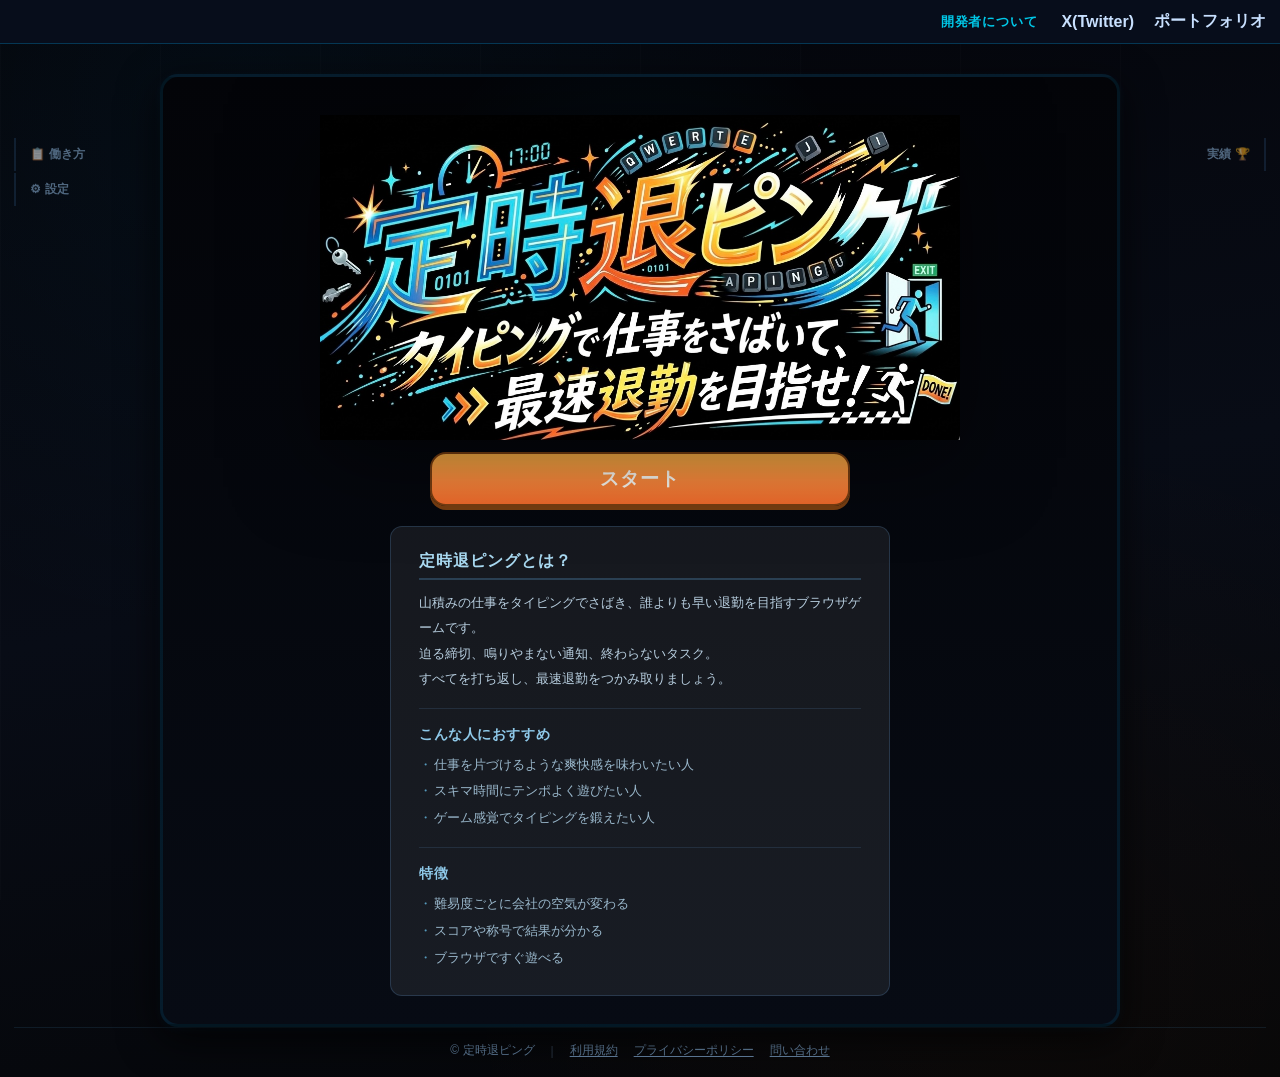
==== commit 5f78e7a0: "タイトル画面: サイドバーをサイドタブ風ナビに変更（縁アクセント・テキスト寄せ・ボタン感を排除）" ====
--- a/public/index.html
+++ b/public/index.html
@@ -182,8 +182,8 @@
 
             <!-- 左サイドバー -->
             <aside class="title-sidebar title-sidebar-left">
-              <button class="sidebar-nav-btn how-to-btn" type="button">働き方</button>
-              <button class="sidebar-nav-btn settings-btn" type="button">設定</button>
+              <button class="sidebar-nav-btn how-to-btn" type="button">📋 働き方</button>
+              <button class="sidebar-nav-btn settings-btn" type="button">⚙ 設定</button>
               <div class="sidebar-ad">
                 <ins class="adsbygoogle"
                      style="display:block"
@@ -247,7 +247,7 @@
 
             <!-- 右サイドバー -->
             <aside class="title-sidebar title-sidebar-right">
-              <button class="sidebar-nav-btn records-btn" type="button">実績</button>
+              <button class="sidebar-nav-btn records-btn" type="button">実績 🏆</button>
               <div class="sidebar-ad">
                 <ins class="adsbygoogle"
                      style="display:block"
@@ -406,7 +406,10 @@
           <div class="screen-frame">
             <div class="frame-main">
               <div class="result-hero panel" id="result-hero">
-                <button id="hero-share-btn" class="hero-share-btn" type="button">𝕏 シェア</button>
+                <div class="result-hero-topright">
+                  <button class="result-hero-settings-btn settings-btn" type="button" aria-label="設定">⚙</button>
+                  <button id="hero-share-btn" class="hero-share-btn" type="button">𝕏 シェア</button>
+                </div>
                 <p class="result-hero-label">退勤レポート</p>
                 <div class="result-hero-badges">
                   <span class="difficulty-chip" id="result-difficulty-chip">ホワイト企業</span>
@@ -419,15 +422,18 @@
                   <p id="result-title" class="result-title">定時の守護神</p>
                 </div>
                 <div class="result-hero-actions">
+                  <button id="change-difficulty-btn" class="result-hero-action-btn result-hero-action-teal" type="button">転職する</button>
                   <button id="retry-button" class="result-hero-action-btn result-hero-action-primary" type="button">今の会社で再挑戦</button>
-                  <button id="change-difficulty-btn" class="result-hero-action-btn result-hero-action-secondary" type="button">転職する</button>
                   <button id="back-button" class="result-hero-action-btn result-hero-action-ghost" type="button">退社する</button>
                 </div>
               </div>
 
               <div class="result-grid">
                 <section class="panel result-stats">
-                  <p class="result-section-title">今日の勤務評価</p>
+                  <div class="result-section-title-row">
+                    <p class="result-section-title">今日の勤務評価</p>
+                    <button class="result-sub-nav-btn records-btn" type="button">🏆 実績</button>
+                  </div>
                   <div class="result-row">
                     <span>タイプ速度</span>
                     <strong id="result-cps">-</strong>
--- a/public/style.css
+++ b/public/style.css
@@ -287,38 +287,64 @@
    タイトルサイドバー
 =========================== */
 .title-sidebar {
-  width: 160px;
+  width: 130px;
   flex-shrink: 0;
   display: flex;
   flex-direction: column;
-  gap: 8px;
-  padding-top: 60px;
-}
-
+  gap: 2px;
+  padding-top: 64px;
+}
+
+/* 左サイドバー：左縁アクセント、テキスト左寄せ */
 .sidebar-nav-btn {
   width: 100%;
-  padding: 9px 12px;
-  border-radius: 8px;
+  padding: 8px 10px 8px 14px;
+  border-radius: 0 6px 6px 0;
   font: inherit;
-  font-size: 0.82rem;
+  font-size: 0.76rem;
   font-weight: 600;
   cursor: pointer;
+  text-align: left;
+  background: transparent;
+  border: none;
+  border-left: 2px solid rgba(70, 130, 190, 0.18);
+  color: rgba(140, 178, 215, 0.55);
+  letter-spacing: 0.02em;
+  transition: background 150ms, color 150ms, border-left-color 150ms;
+}
+
+.sidebar-nav-btn:hover {
+  background: rgba(22, 52, 88, 0.45);
+  color: rgba(185, 218, 248, 0.9);
+  border-left-color: rgba(80, 160, 230, 0.55);
+}
+.sidebar-nav-btn:active { opacity: 0.72; }
+
+/* 右サイドバー：右縁アクセント、テキスト右寄せ */
+.title-sidebar-right .sidebar-nav-btn {
+  border-left: none;
+  border-right: 2px solid rgba(70, 130, 190, 0.18);
+  border-radius: 6px 0 0 6px;
+  text-align: right;
+  padding: 8px 14px 8px 10px;
+  transition: background 150ms, color 150ms, border-right-color 150ms;
+}
+.title-sidebar-right .sidebar-nav-btn:hover {
+  border-right-color: rgba(80, 160, 230, 0.55);
+}
+
+.sidebar-ad {
+  margin-top: 20px;
+}
+
+/* モバイルナビ：ボタン感を戻す */
+.title-mobile-nav .sidebar-nav-btn {
+  border: 1px solid rgba(80, 140, 200, 0.28);
+  border-radius: 8px;
+  background: rgba(20, 40, 64, 0.65);
+  color: #9ab8d4;
   text-align: center;
-  background: rgba(20, 40, 64, 0.7);
-  border: 1px solid rgba(80, 140, 200, 0.25);
-  color: #9ab8d4;
-  transition: background 120ms, color 120ms, border-color 120ms;
-}
-
-.sidebar-nav-btn:hover {
-  background: rgba(30, 58, 88, 0.9);
-  color: #d0e8ff;
-  border-color: rgba(100, 160, 220, 0.5);
-}
-.sidebar-nav-btn:active { transform: translateY(1px); }
-
-.sidebar-ad {
-  margin-top: 16px;
+  padding: 7px 12px;
 }
 
 /* ===========================
@@ -413,6 +439,13 @@
     min-width: 80px;
     max-width: 140px;
     font-size: 0.82rem;
+    /* サイドタブ上書き：モバイルでは通常ボタン */
+    border: 1px solid rgba(80, 140, 200, 0.28) !important;
+    border-radius: 8px !important;
+    background: rgba(20, 40, 64, 0.65) !important;
+    color: #9ab8d4 !important;
+    text-align: center !important;
+    padding: 7px 12px !important;
   }
 
   .title-description {
@@ -494,21 +527,133 @@
 
 .link-list a:hover { color: var(--accent); }
 
+/* === 自己ベストカード === */
+.best-records { gap: 10px; }
+
 .best-record-card {
-  padding: 8px 10px;
-  border: 2px dashed rgba(0, 160, 220, 0.18);
-  border-radius: 10px;
-  background: rgba(0, 15, 40, 0.4);
-  font-size: 0.84rem;
-  color: var(--muted);
-}
-
-.best-record-card p { margin-bottom: 2px; }
-
-.summary-emphasis {
-  color: var(--accent);
-  font-size: 1.1rem;
-  font-weight: 900;
+  padding: 14px 16px;
+  border-radius: 12px;
+  border: 1.5px solid rgba(0, 160, 220, 0.25);
+  background: rgba(10, 25, 45, 0.6);
+}
+
+.best-record-card[data-difficulty="white"] {
+  background: linear-gradient(135deg, #0a2030 0%, #112e44 100%);
+  border-color: rgba(0, 200, 240, 0.45);
+}
+.best-record-card[data-difficulty="normal"] {
+  background: linear-gradient(135deg, #281a08 0%, #362210 100%);
+  border-color: rgba(255, 160, 40, 0.5);
+}
+.best-record-card[data-difficulty="black"] {
+  background: linear-gradient(135deg, #1a0808 0%, #260c0c 100%);
+  border-color: rgba(220, 60, 40, 0.45);
+}
+
+.brc-header {
+  display: flex;
+  justify-content: space-between;
+  align-items: center;
+  margin-bottom: 6px;
+}
+.brc-company {
+  font-size: 0.75rem;
+  font-weight: 700;
+  letter-spacing: 0.06em;
+  opacity: 0.85;
+}
+.best-record-card[data-difficulty="white"] .brc-company { color: #80e8ff; }
+.best-record-card[data-difficulty="normal"] .brc-company { color: #ffd890; }
+.best-record-card[data-difficulty="black"]  .brc-company { color: #ffb8a8; }
+
+.brc-rank {
+  font-size: 1.0rem;
+  font-weight: 900;
+  opacity: 0.75;
+}
+.best-record-card[data-difficulty="white"] .brc-rank { color: #80e8ff; }
+.best-record-card[data-difficulty="normal"] .brc-rank { color: #ffd890; }
+.best-record-card[data-difficulty="black"]  .brc-rank { color: #ffb8a8; }
+
+.brc-time {
+  font-size: 1.65rem;
+  font-weight: 900;
+  letter-spacing: 0.04em;
+  margin-bottom: 3px;
+}
+.best-record-card[data-difficulty="white"] .brc-time { color: #c8f4ff; }
+.best-record-card[data-difficulty="normal"] .brc-time { color: #ffe8b0; }
+.best-record-card[data-difficulty="black"]  .brc-time { color: #ffd0c0; }
+
+.brc-status {
+  font-size: 0.8rem;
+  opacity: 0.8;
+  margin-bottom: 4px;
+}
+.brc-sub {
+  font-size: 0.7rem;
+  opacity: 0.5;
+}
+.brc-unplayed {
+  font-size: 0.85rem;
+  opacity: 0.35;
+  margin-top: 8px;
+}
+
+/* === 直近の退勤カード === */
+.lrs-card {
+  border-radius: 12px;
+  padding: 16px;
+  border: 1.5px solid rgba(0, 160, 220, 0.3);
+  background: rgba(10, 25, 45, 0.6);
+}
+.lrs-card[data-difficulty="white"] {
+  background: linear-gradient(135deg, #0a2030 0%, #112e44 100%);
+  border-color: rgba(0, 200, 240, 0.4);
+}
+.lrs-card[data-difficulty="normal"] {
+  background: linear-gradient(135deg, #281a08 0%, #362210 100%);
+  border-color: rgba(255, 160, 40, 0.45);
+}
+.lrs-card[data-difficulty="black"] {
+  background: linear-gradient(135deg, #1a0808 0%, #260c0c 100%);
+  border-color: rgba(220, 60, 40, 0.4);
+}
+
+.lrs-company {
+  font-size: 0.75rem;
+  font-weight: 700;
+  letter-spacing: 0.06em;
+  opacity: 0.8;
+  margin-bottom: 8px;
+}
+.lrs-card[data-difficulty="white"] .lrs-company { color: #80e8ff; }
+.lrs-card[data-difficulty="normal"] .lrs-company { color: #ffd890; }
+.lrs-card[data-difficulty="black"]  .lrs-company { color: #ffb8a8; }
+
+.lrs-time {
+  font-size: 2.0rem;
+  font-weight: 900;
+  letter-spacing: 0.04em;
+  margin-bottom: 4px;
+}
+.lrs-card[data-difficulty="white"] .lrs-time { color: #c8f4ff; }
+.lrs-card[data-difficulty="normal"] .lrs-time { color: #ffe8b0; }
+.lrs-card[data-difficulty="black"]  .lrs-time { color: #ffd0c0; }
+
+.lrs-status {
+  font-size: 0.88rem;
+  font-weight: 700;
+  opacity: 0.9;
+  margin-bottom: 8px;
+}
+.lrs-detail {
+  font-size: 0.72rem;
+  opacity: 0.5;
+}
+.lrs-empty {
+  font-size: 0.85rem;
+  opacity: 0.45;
 }
 
 /* ===========================
@@ -1180,16 +1325,11 @@
   fill: none;
   stroke: rgba(0, 180, 255, 0.45);
   stroke-width: 8;
-  stroke-linecap: round;
+  stroke-linecap: butt;
   stroke-dasharray: 301.6;
   stroke-dashoffset: 301.6;
   transform: rotate(-90deg);
   transform-origin: 60px 60px;
-  transition: stroke-dashoffset 0.4s ease;
-}
-
-#game-screen.game-overtime .timer-gauge-arc {
-  transition: stroke-dashoffset 0.4s ease;
 }
 
 .timer-gauge-center {
@@ -1222,18 +1362,9 @@
 /* ===========================
    残業突入演出
 =========================== */
-#game-screen.game-overtime .screen-frame {
-  transition: background 2s ease;
-}
-
-#game-screen.game-overtime .panel {
-  transition: background 2s ease;
-}
-
 #game-screen.game-overtime .task-panel {
   background: linear-gradient(180deg, #1c0d0d 0%, #130808 100%);
 }
-
 
 #game-screen.game-overtime .main-time-value {
   color: #ff6060;
@@ -1242,15 +1373,6 @@
 
 #game-screen.game-overtime .stat-label {
   color: #cc7070;
-}
-
-@keyframes overtime-breathe {
-  from { box-shadow: inset 0 0 30px rgba(150, 0, 0, 0.08); }
-  to   { box-shadow: inset 0 0 60px rgba(150, 0, 0, 0.22); }
-}
-
-#game-screen.game-overtime .screen-frame {
-  animation: overtime-breathe 4s ease-in-out infinite alternate;
 }
 
 .penalty-panel .timer-gauge-svg {
@@ -1545,11 +1667,37 @@
   padding: 8px 12px;
 }
 
+.result-section-title-row {
+  display: flex;
+  align-items: center;
+  justify-content: space-between;
+  margin-bottom: 10px;
+}
+
 .result-section-title {
-  margin: 0 0 10px;
+  margin: 0;
   font-size: 1.1rem;
   font-weight: 700;
   color: var(--text);
+}
+
+.result-sub-nav-btn {
+  background: rgba(30, 65, 105, 0.45);
+  border: 1px solid rgba(100, 165, 225, 0.45);
+  border-radius: 7px;
+  color: #a8d4f5;
+  font: inherit;
+  font-size: 1.1rem;
+  font-weight: 700;
+  padding: 2px 10px;
+  cursor: pointer;
+  transition: background 120ms, border-color 120ms, color 120ms;
+}
+
+.result-sub-nav-btn:hover {
+  background: rgba(40, 85, 135, 0.6);
+  border-color: rgba(120, 185, 240, 0.65);
+  color: #c8e6ff;
 }
 
 .result-row {
@@ -1629,28 +1777,27 @@
 }
 
 .result-hero-action-primary {
-  /* 主ボタン：ソリッドブルー、最も存在感 */
-  color: #ffffff;
+  /* 中央：最も目立つ明るい青 */
+  color: #e0f0ff;
   background: linear-gradient(180deg, #2272cc 0%, #1450a0 100%);
-  border: 2px solid #2878d0;
-  box-shadow: 0 3px 0 #0a2e60, 0 0 10px rgba(34, 114, 204, 0.2);
+  border: 1.5px solid #3d8fe0;
+  box-shadow: 0 3px 0 #0a2e60, 0 0 12px rgba(34, 114, 204, 0.3);
   text-shadow: 0 1px 2px rgba(0, 0, 0, 0.3);
 }
 
-.result-hero-action-secondary {
-  /* 別ルートボタン：ティール系で青と色相を差別化、「別の選択肢」感 */
-  color: #7ae0f2;
-  background: linear-gradient(180deg, rgba(0, 110, 140, 0.45) 0%, rgba(0, 75, 105, 0.4) 100%);
-  border: 2px solid rgba(0, 180, 215, 0.55);
-  box-shadow: 0 3px 0 rgba(0, 50, 70, 0.6);
-  text-shadow: 0 1px 2px rgba(0, 0, 0, 0.3);
+.result-hero-action-teal {
+  /* 左：転職する・中程度のシアン青緑 */
+  color: #7ae8f0;
+  background: linear-gradient(180deg, rgba(0, 120, 145, 0.5) 0%, rgba(0, 85, 110, 0.45) 100%);
+  border: 1.5px solid rgba(0, 195, 225, 0.5);
+  box-shadow: 0 2px 0 rgba(0, 50, 70, 0.5);
 }
 
 .result-hero-action-ghost {
-  /* 補助ボタン：アウトライン寄り、でも視認性を確保 */
-  color: #96bcd8;
-  background: rgba(20, 38, 60, 0.65);
-  border: 1.5px solid rgba(120, 175, 220, 0.35);
+  /* 右：退社する・落ち着いたダーク */
+  color: #7ba8c8;
+  background: rgba(18, 36, 60, 0.45);
+  border: 1.5px solid rgba(100, 150, 200, 0.28);
   box-shadow: none;
 }
 
@@ -1665,10 +1812,31 @@
 }
 
 
-.hero-share-btn {
+.result-hero-topright {
   position: absolute;
   top: 14px;
   right: 14px;
+  display: flex;
+  align-items: center;
+  gap: 10px;
+}
+
+.result-hero-settings-btn {
+  background: none;
+  border: none;
+  color: rgba(160, 200, 235, 0.45);
+  font-size: 1.72rem;
+  line-height: 1;
+  cursor: pointer;
+  padding: 0;
+  transition: color 120ms;
+}
+
+.result-hero-settings-btn:hover {
+  color: rgba(160, 200, 235, 0.85);
+}
+
+.hero-share-btn {
   padding: 6px 14px;
   border: 1px solid rgba(255, 255, 255, 0.2);
   border-radius: 20px;
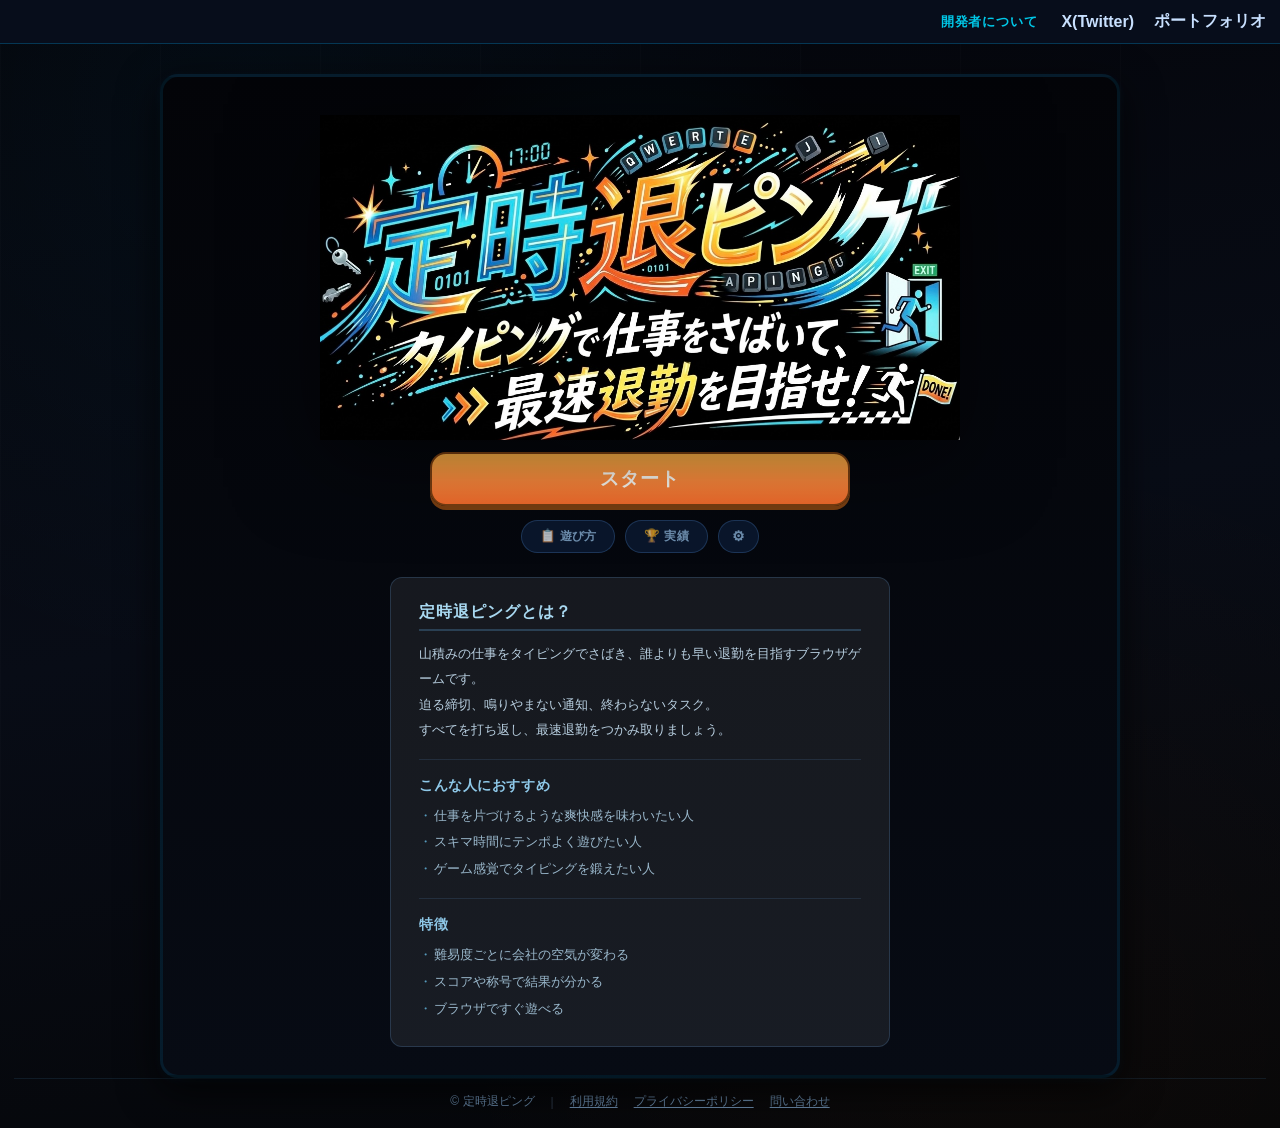
==== commit 49345626: "タイトル画面: 遊び方/実績/設定をスタートボタン下の中央補助ナビに集約、サイドバーは広告枠のみに" ====
--- a/public/index.html
+++ b/public/index.html
@@ -180,10 +180,8 @@
         <section id="title-screen" class="screen active">
           <div class="title-layout">
 
-            <!-- 左サイドバー -->
+            <!-- 左サイドバー（広告枠） -->
             <aside class="title-sidebar title-sidebar-left">
-              <button class="sidebar-nav-btn how-to-btn" type="button">📋 働き方</button>
-              <button class="sidebar-nav-btn settings-btn" type="button">⚙ 設定</button>
               <div class="sidebar-ad">
                 <ins class="adsbygoogle"
                      style="display:block"
@@ -209,11 +207,11 @@
                 <div class="title-start-block">
                   <button id="start-button" class="primary-button stage-button title-action-button title-action-start" type="button">スタート</button>
 
-                  <!-- モバイル用ナビボタン -->
-                  <div class="title-mobile-nav">
-                    <button class="sidebar-nav-btn how-to-btn" type="button">働き方</button>
-                    <button class="sidebar-nav-btn settings-btn" type="button">設定</button>
-                    <button class="sidebar-nav-btn records-btn" type="button">実績</button>
+                  <!-- 補助ナビ -->
+                  <div class="title-sub-nav">
+                    <button class="title-sub-nav-btn how-to-btn" type="button">📋 遊び方</button>
+                    <button class="title-sub-nav-btn records-btn" type="button">🏆 実績</button>
+                    <button class="title-sub-nav-btn settings-btn" type="button" aria-label="設定">⚙</button>
                   </div>
 
                   <!-- 説明文 -->
@@ -245,9 +243,8 @@
               </div>
             </div>
 
-            <!-- 右サイドバー -->
+            <!-- 右サイドバー（広告枠） -->
             <aside class="title-sidebar title-sidebar-right">
-              <button class="sidebar-nav-btn records-btn" type="button">実績 🏆</button>
               <div class="sidebar-ad">
                 <ins class="adsbygoogle"
                      style="display:block"
--- a/public/style.css
+++ b/public/style.css
@@ -284,67 +284,55 @@
 }
 
 /* ===========================
-   タイトルサイドバー
+   タイトルサイドバー（広告枠のみ）
 =========================== */
 .title-sidebar {
   width: 130px;
   flex-shrink: 0;
-  display: flex;
-  flex-direction: column;
-  gap: 2px;
-  padding-top: 64px;
-}
-
-/* 左サイドバー：左縁アクセント、テキスト左寄せ */
-.sidebar-nav-btn {
+  padding-top: 16px;
+}
+
+.sidebar-ad {
   width: 100%;
-  padding: 8px 10px 8px 14px;
-  border-radius: 0 6px 6px 0;
+}
+
+/* ===========================
+   タイトル補助ナビ
+=========================== */
+.title-sub-nav {
+  display: flex;
+  gap: 10px;
+  justify-content: center;
+  margin-top: 14px;
+  margin-bottom: 4px;
+}
+
+.title-sub-nav-btn {
+  padding: 7px 18px;
+  border-radius: 20px;
   font: inherit;
-  font-size: 0.76rem;
+  font-size: 0.78rem;
   font-weight: 600;
   cursor: pointer;
-  text-align: left;
-  background: transparent;
-  border: none;
-  border-left: 2px solid rgba(70, 130, 190, 0.18);
-  color: rgba(140, 178, 215, 0.55);
+  background: rgba(14, 32, 60, 0.65);
+  border: 1px solid rgba(75, 138, 205, 0.28);
+  color: rgba(148, 188, 225, 0.72);
   letter-spacing: 0.02em;
-  transition: background 150ms, color 150ms, border-left-color 150ms;
-}
-
-.sidebar-nav-btn:hover {
-  background: rgba(22, 52, 88, 0.45);
-  color: rgba(185, 218, 248, 0.9);
-  border-left-color: rgba(80, 160, 230, 0.55);
-}
-.sidebar-nav-btn:active { opacity: 0.72; }
-
-/* 右サイドバー：右縁アクセント、テキスト右寄せ */
-.title-sidebar-right .sidebar-nav-btn {
-  border-left: none;
-  border-right: 2px solid rgba(70, 130, 190, 0.18);
-  border-radius: 6px 0 0 6px;
-  text-align: right;
-  padding: 8px 14px 8px 10px;
-  transition: background 150ms, color 150ms, border-right-color 150ms;
-}
-.title-sidebar-right .sidebar-nav-btn:hover {
-  border-right-color: rgba(80, 160, 230, 0.55);
-}
-
-.sidebar-ad {
-  margin-top: 20px;
-}
-
-/* モバイルナビ：ボタン感を戻す */
-.title-mobile-nav .sidebar-nav-btn {
-  border: 1px solid rgba(80, 140, 200, 0.28);
-  border-radius: 8px;
-  background: rgba(20, 40, 64, 0.65);
-  color: #9ab8d4;
-  text-align: center;
-  padding: 7px 12px;
+  transition: background 150ms, color 150ms, border-color 150ms;
+}
+
+.title-sub-nav-btn:hover {
+  background: rgba(24, 56, 98, 0.75);
+  color: rgba(192, 222, 250, 0.95);
+  border-color: rgba(95, 165, 235, 0.55);
+}
+
+.title-sub-nav-btn:active { opacity: 0.72; }
+
+/* 設定アイコンのみ：少し横幅を詰める */
+.title-sub-nav-btn.settings-btn {
+  padding: 7px 13px;
+  font-size: 0.9rem;
 }
 
 /* ===========================
@@ -433,19 +421,16 @@
     flex-wrap: wrap;
   }
 
-  .title-mobile-nav .sidebar-nav-btn {
-    width: auto;
+  .title-sub-nav {
+    gap: 8px;
+  }
+
+  .title-sub-nav-btn {
     flex: 1;
-    min-width: 80px;
-    max-width: 140px;
-    font-size: 0.82rem;
-    /* サイドタブ上書き：モバイルでは通常ボタン */
-    border: 1px solid rgba(80, 140, 200, 0.28) !important;
-    border-radius: 8px !important;
-    background: rgba(20, 40, 64, 0.65) !important;
-    color: #9ab8d4 !important;
-    text-align: center !important;
-    padding: 7px 12px !important;
+    min-width: 64px;
+    border-radius: 10px;
+    padding: 8px 10px;
+    text-align: center;
   }
 
   .title-description {
@@ -571,9 +556,6 @@
   font-weight: 900;
   opacity: 0.75;
 }
-.best-record-card[data-difficulty="white"] .brc-rank { color: #80e8ff; }
-.best-record-card[data-difficulty="normal"] .brc-rank { color: #ffd890; }
-.best-record-card[data-difficulty="black"]  .brc-rank { color: #ffb8a8; }
 
 .brc-time {
   font-size: 1.65rem;
@@ -620,12 +602,24 @@
   border-color: rgba(220, 60, 40, 0.4);
 }
 
+.lrs-header {
+  display: flex;
+  justify-content: space-between;
+  align-items: center;
+  margin-bottom: 8px;
+}
+
+.lrs-rank {
+  font-size: 1.0rem;
+  font-weight: 900;
+  opacity: 0.85;
+}
+
 .lrs-company {
   font-size: 0.75rem;
   font-weight: 700;
   letter-spacing: 0.06em;
   opacity: 0.8;
-  margin-bottom: 8px;
 }
 .lrs-card[data-difficulty="white"] .lrs-company { color: #80e8ff; }
 .lrs-card[data-difficulty="normal"] .lrs-company { color: #ffd890; }
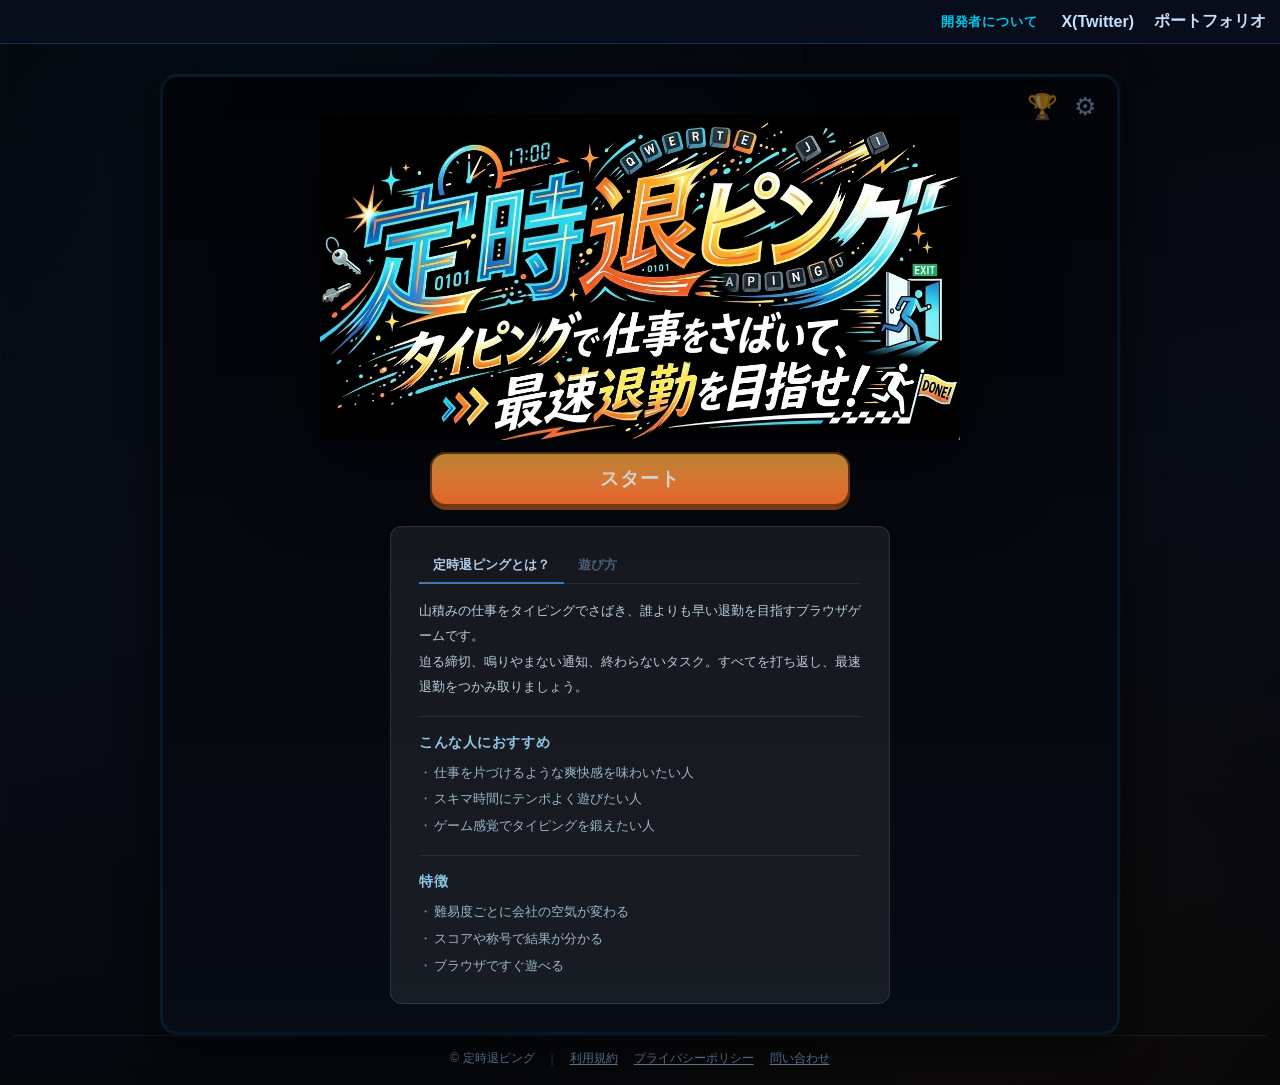
==== commit a9afe2ef: "タイトル画面: 設定/実績をカード右上アイコンに、遊び方を説明カードのタブ切り替えに変更" ====
--- a/public/index.html
+++ b/public/index.html
@@ -195,6 +195,10 @@
 
             <!-- 中央ステージ -->
             <div class="hero-card panel office-title-stage">
+              <div class="title-hero-icons">
+                <button class="title-hero-icon-btn records-btn" type="button" aria-label="実績">🏆</button>
+                <button class="title-hero-icon-btn settings-btn" type="button" aria-label="設定">⚙</button>
+              </div>
               <div class="title-board">
                 <div class="title-plaque">
                   <img
@@ -207,37 +211,54 @@
                 <div class="title-start-block">
                   <button id="start-button" class="primary-button stage-button title-action-button title-action-start" type="button">スタート</button>
 
-                  <!-- 補助ナビ -->
-                  <div class="title-sub-nav">
-                    <button class="title-sub-nav-btn how-to-btn" type="button">📋 遊び方</button>
-                    <button class="title-sub-nav-btn records-btn" type="button">🏆 実績</button>
-                    <button class="title-sub-nav-btn settings-btn" type="button" aria-label="設定">⚙</button>
-                  </div>
-
-                  <!-- 説明文 -->
+                  <!-- 説明カード（タブ切り替え式） -->
                   <div class="title-description">
-                    <section class="desc-section">
-                      <h2 class="desc-heading">定時退ピングとは？</h2>
-                      <p class="desc-body">山積みの仕事をタイピングでさばき、誰よりも早い退勤を目指すブラウザゲームです。<br>迫る締切、鳴りやまない通知、終わらないタスク。<br>すべてを打ち返し、最速退勤をつかみ取りましょう。</p>
-                    </section>
-                    <hr class="desc-divider">
-                    <section class="desc-section">
-                      <h3 class="desc-subheading">こんな人におすすめ</h3>
-                      <ul class="desc-list">
-                        <li>仕事を片づけるような爽快感を味わいたい人</li>
-                        <li>スキマ時間にテンポよく遊びたい人</li>
-                        <li>ゲーム感覚でタイピングを鍛えたい人</li>
-                      </ul>
-                    </section>
-                    <hr class="desc-divider">
-                    <section class="desc-section desc-section--last">
-                      <h3 class="desc-subheading">特徴</h3>
-                      <ul class="desc-list">
-                        <li>難易度ごとに会社の空気が変わる</li>
-                        <li>スコアや称号で結果が分かる</li>
-                        <li>ブラウザですぐ遊べる</li>
-                      </ul>
-                    </section>
+                    <div class="title-desc-tabs">
+                      <button class="title-desc-tab is-active" data-tab="about">定時退ピングとは？</button>
+                      <button class="title-desc-tab" data-tab="howto">遊び方</button>
+                    </div>
+
+                    <div class="desc-panel" id="desc-panel-about">
+                      <p class="desc-body">山積みの仕事をタイピングでさばき、誰よりも早い退勤を目指すブラウザゲームです。<br>迫る締切、鳴りやまない通知、終わらないタスク。すべてを打ち返し、最速退勤をつかみ取りましょう。</p>
+                      <hr class="desc-divider">
+                      <section class="desc-section">
+                        <h3 class="desc-subheading">こんな人におすすめ</h3>
+                        <ul class="desc-list">
+                          <li>仕事を片づけるような爽快感を味わいたい人</li>
+                          <li>スキマ時間にテンポよく遊びたい人</li>
+                          <li>ゲーム感覚でタイピングを鍛えたい人</li>
+                        </ul>
+                      </section>
+                      <hr class="desc-divider">
+                      <section class="desc-section desc-section--last">
+                        <h3 class="desc-subheading">特徴</h3>
+                        <ul class="desc-list">
+                          <li>難易度ごとに会社の空気が変わる</li>
+                          <li>スコアや称号で結果が分かる</li>
+                          <li>ブラウザですぐ遊べる</li>
+                        </ul>
+                      </section>
+                    </div>
+
+                    <div class="desc-panel" id="desc-panel-howto" hidden>
+                      <ol class="how-to-list desc-howto-list">
+                        <li>就職先（難易度）を選ぶ</li>
+                        <li><strong>Space キー</strong> を押して入室</li>
+                        <li>画面の日本語をローマ字で <strong>キーボード入力</strong></li>
+                        <li>ゲーム内の時計は <strong>リアルタイムで進む</strong></li>
+                        <li>全業務を完了したら <strong>退勤時刻</strong> が確定</li>
+                        <li>定時より前に退勤できれば <strong>定時退社成功！</strong></li>
+                      </ol>
+                      <div class="desc-howto-tips">
+                        <p class="desc-subheading">ポイント</p>
+                        <ul class="desc-list">
+                          <li>タイプミスで <strong>時間ペナルティ</strong> が加算される</li>
+                          <li>定時を過ぎると <strong>残業開始</strong> — 職場の空気が重くなる</li>
+                          <li>ブラック企業ほど時計が速く・ペナルティが大きい</li>
+                          <li>ランクは退勤時刻（定時との差）で決まる</li>
+                        </ul>
+                      </div>
+                    </div>
                   </div>
                 </div>
               </div>
--- a/public/style.css
+++ b/public/style.css
@@ -297,42 +297,79 @@
 }
 
 /* ===========================
-   タイトル補助ナビ
-=========================== */
-.title-sub-nav {
-  display: flex;
-  gap: 10px;
-  justify-content: center;
-  margin-top: 14px;
-  margin-bottom: 4px;
-}
-
-.title-sub-nav-btn {
-  padding: 7px 18px;
-  border-radius: 20px;
+   タイトル ヒーローアイコン（右上）
+=========================== */
+.title-hero-icons {
+  position: absolute;
+  top: 14px;
+  right: 16px;
+  display: flex;
+  gap: 6px;
+  align-items: center;
+  z-index: 5;
+}
+
+.title-hero-icon-btn {
+  background: none;
+  border: none;
+  font-size: 1.55rem;
+  line-height: 1;
+  color: rgba(145, 188, 228, 0.48);
+  cursor: pointer;
+  padding: 4px 5px;
+  transition: color 150ms, transform 150ms;
+}
+
+.title-hero-icon-btn:hover {
+  color: rgba(195, 225, 255, 0.9);
+  transform: scale(1.12);
+}
+
+/* ===========================
+   説明カード タブ切り替え
+=========================== */
+.title-desc-tabs {
+  display: flex;
+  gap: 0;
+  border-bottom: 1px solid rgba(75, 125, 185, 0.2);
+  margin-bottom: 14px;
+}
+
+.title-desc-tab {
+  background: none;
+  border: none;
+  border-bottom: 2px solid transparent;
+  padding: 5px 14px 8px;
+  margin-bottom: -1px;
   font: inherit;
-  font-size: 0.78rem;
-  font-weight: 600;
+  font-size: 0.82rem;
+  font-weight: 700;
+  color: rgba(135, 172, 210, 0.48);
   cursor: pointer;
-  background: rgba(14, 32, 60, 0.65);
-  border: 1px solid rgba(75, 138, 205, 0.28);
-  color: rgba(148, 188, 225, 0.72);
-  letter-spacing: 0.02em;
-  transition: background 150ms, color 150ms, border-color 150ms;
-}
-
-.title-sub-nav-btn:hover {
-  background: rgba(24, 56, 98, 0.75);
-  color: rgba(192, 222, 250, 0.95);
-  border-color: rgba(95, 165, 235, 0.55);
-}
-
-.title-sub-nav-btn:active { opacity: 0.72; }
-
-/* 設定アイコンのみ：少し横幅を詰める */
-.title-sub-nav-btn.settings-btn {
-  padding: 7px 13px;
-  font-size: 0.9rem;
+  transition: color 150ms, border-bottom-color 150ms;
+}
+
+.title-desc-tab.is-active {
+  color: rgba(190, 220, 252, 0.92);
+  border-bottom-color: rgba(80, 158, 232, 0.7);
+}
+
+.title-desc-tab:hover:not(.is-active) {
+  color: rgba(168, 205, 242, 0.72);
+}
+
+.desc-panel[hidden] { display: none; }
+
+.desc-howto-list {
+  padding-left: 1.3em;
+  margin: 0 0 12px;
+  font-size: 0.84rem;
+  line-height: 1.7;
+  color: var(--muted);
+}
+
+.desc-howto-tips {
+  margin-top: 8px;
 }
 
 /* ===========================
@@ -421,17 +458,6 @@
     flex-wrap: wrap;
   }
 
-  .title-sub-nav {
-    gap: 8px;
-  }
-
-  .title-sub-nav-btn {
-    flex: 1;
-    min-width: 64px;
-    border-radius: 10px;
-    padding: 8px 10px;
-    text-align: center;
-  }
 
   .title-description {
     width: 90%;
